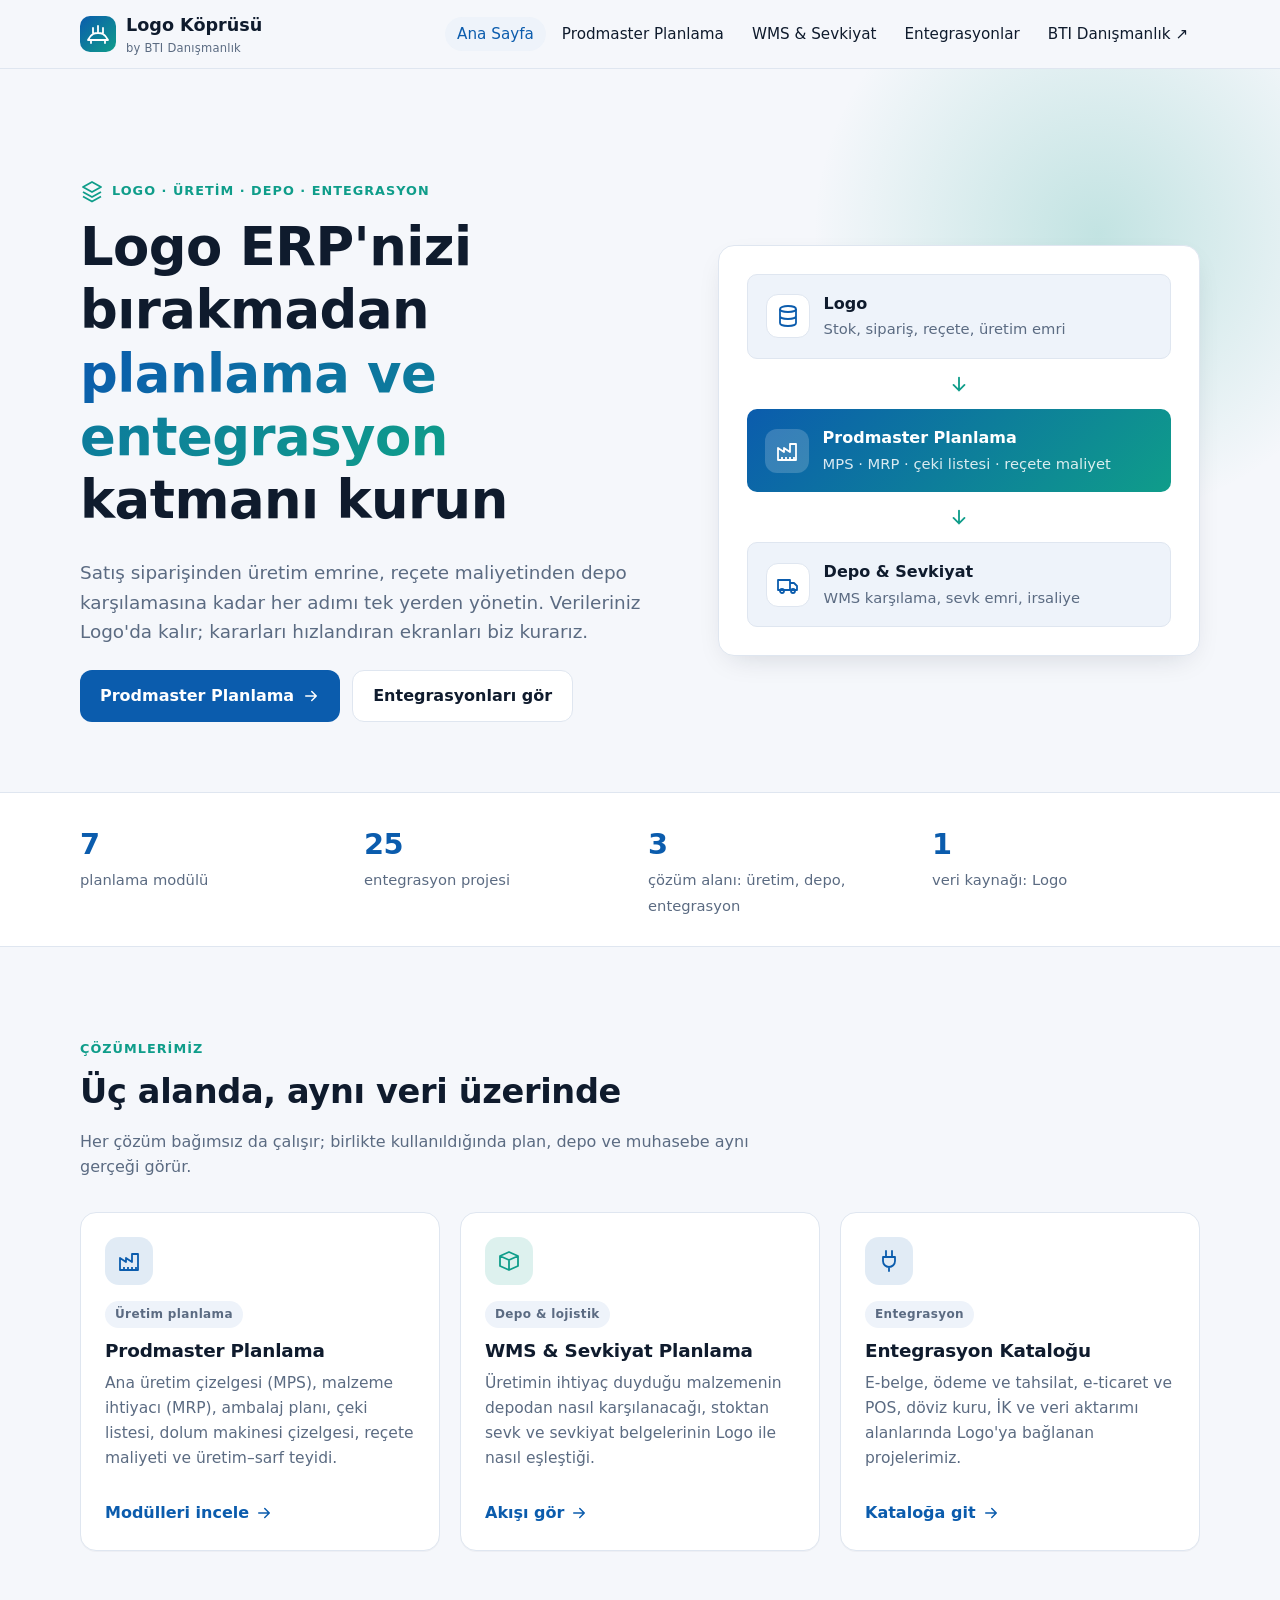
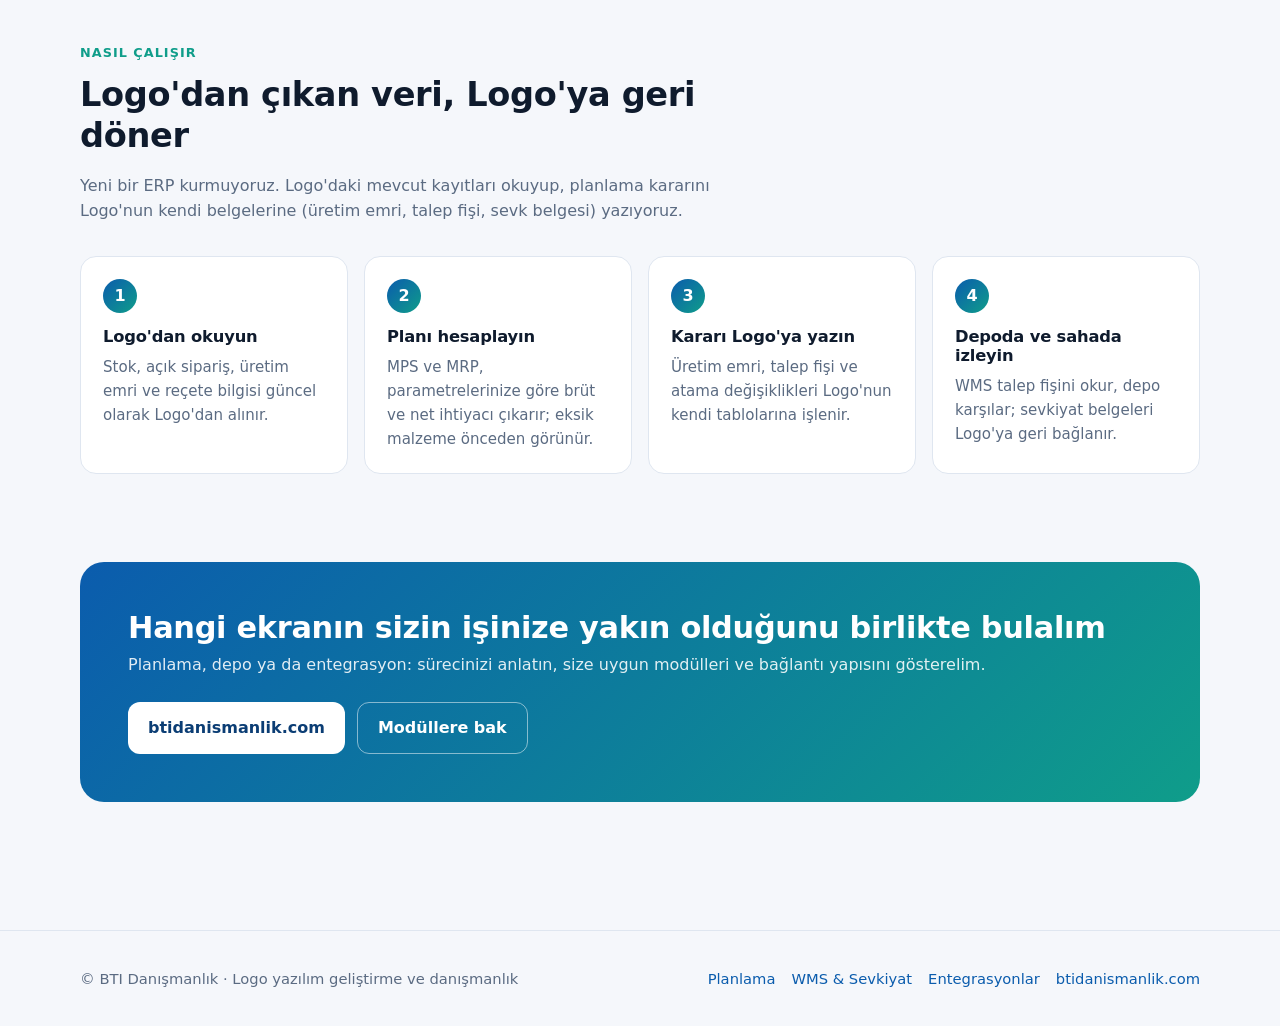
==== index.html @ 82ca5df5 "feat(site): Logo Köprüsü tanıtım sitesi ilk sürüm Prodmaster Planlama, WMS & Sevkiyat ve entegrasyon" ====
<!doctype html>
<html lang="tr">
<head>
  <meta charset="utf-8">
  <meta name="viewport" content="width=device-width, initial-scale=1">
  <title>Logo Köprüsü — Planlama ve Entegrasyon | BTI Danışmanlık</title>
  <meta name="description" content="Logo ERP üzerine kurulan üretim planlama (MPS, MRP, çeki listesi, reçete maliyet), WMS ve sevkiyat çözümleri ile entegrasyon projeleri.">
  <meta name="theme-color" content="#0b5cad">
  <link rel="icon" href="assets/img/favicon.svg" type="image/svg+xml">
  <link rel="stylesheet" href="assets/css/style.css">
  <script src="assets/js/main.js" defer></script>
</head>
<body>
<svg xmlns="http://www.w3.org/2000/svg" style="display:none">
  <symbol id="i-bridge" viewBox="0 0 24 24"><path d="M2 18c3.5-7 7-7 10-7s6.5 0 10 7M2 18h20M7 11V6M12 11V4M17 11V6M5 18v3M19 18v3" fill="none" stroke="currentColor" stroke-width="1.8" stroke-linecap="round"/></symbol>
  <symbol id="i-factory" viewBox="0 0 24 24"><path d="M3 21V9l6 4V9l6 4V5h6v16z" fill="none" stroke="currentColor" stroke-width="1.8" stroke-linejoin="round"/><path d="M7 21v-3M11 21v-3M15 21v-3M19 21v-3" stroke="currentColor" stroke-width="1.8"/></symbol>
  <symbol id="i-truck" viewBox="0 0 24 24"><path d="M2 7h12v10H2zM14 10h4l3 3v4h-7z" fill="none" stroke="currentColor" stroke-width="1.8" stroke-linejoin="round"/><circle cx="6" cy="18" r="2" fill="none" stroke="currentColor" stroke-width="1.8"/><circle cx="17" cy="18" r="2" fill="none" stroke="currentColor" stroke-width="1.8"/></symbol>
  <symbol id="i-box" viewBox="0 0 24 24"><path d="M3 7l9-4 9 4v10l-9 4-9-4z M3 7l9 4 9-4 M12 11v10" fill="none" stroke="currentColor" stroke-width="1.8" stroke-linejoin="round"/></symbol>
  <symbol id="i-layers" viewBox="0 0 24 24"><path d="M12 3l9 5-9 5-9-5zM3 13l9 5 9-5M3 17.5l9 5 9-5" fill="none" stroke="currentColor" stroke-width="1.8" stroke-linejoin="round"/></symbol>
  <symbol id="i-calendar" viewBox="0 0 24 24"><rect x="3" y="5" width="18" height="16" rx="2" fill="none" stroke="currentColor" stroke-width="1.8"/><path d="M3 10h18M8 3v4M16 3v4" stroke="currentColor" stroke-width="1.8" stroke-linecap="round"/></symbol>
  <symbol id="i-check" viewBox="0 0 24 24"><path d="M5 12.5l4.5 4.5L19 7" fill="none" stroke="currentColor" stroke-width="2" stroke-linecap="round" stroke-linejoin="round"/></symbol>
  <symbol id="i-link" viewBox="0 0 24 24"><path d="M10 13a5 5 0 0 0 7 0l3-3a5 5 0 0 0-7-7l-1 1M14 11a5 5 0 0 0-7 0l-3 3a5 5 0 0 0 7 7l1-1" fill="none" stroke="currentColor" stroke-width="1.8" stroke-linecap="round"/></symbol>
  <symbol id="i-cog" viewBox="0 0 24 24"><circle cx="12" cy="12" r="3" fill="none" stroke="currentColor" stroke-width="1.8"/><path d="M12 2v3M12 19v3M2 12h3M19 12h3M4.9 4.9l2.1 2.1M17 17l2.1 2.1M4.9 19.1L7 17M17 7l2.1-2.1" stroke="currentColor" stroke-width="1.8" stroke-linecap="round"/></symbol>
  <symbol id="i-db" viewBox="0 0 24 24"><ellipse cx="12" cy="5" rx="8" ry="3" fill="none" stroke="currentColor" stroke-width="1.8"/><path d="M4 5v14c0 1.7 3.6 3 8 3s8-1.3 8-3V5M4 12c0 1.7 3.6 3 8 3s8-1.3 8-3" fill="none" stroke="currentColor" stroke-width="1.8"/></symbol>
  <symbol id="i-search" viewBox="0 0 24 24"><circle cx="11" cy="11" r="7" fill="none" stroke="currentColor" stroke-width="1.8"/><path d="M21 21l-5-5" stroke="currentColor" stroke-width="1.8" stroke-linecap="round"/></symbol>
  <symbol id="i-arrow" viewBox="0 0 24 24"><path d="M5 12h14M13 6l6 6-6 6" fill="none" stroke="currentColor" stroke-width="2" stroke-linecap="round" stroke-linejoin="round"/></symbol>
  <symbol id="i-barcode" viewBox="0 0 24 24"><path d="M4 6v12M8 6v12M11 6v12M15 6v12M18 6v12M20 6v12" stroke="currentColor" stroke-width="1.8" stroke-linecap="round"/></symbol>
  <symbol id="i-chart" viewBox="0 0 24 24"><path d="M4 20V10M10 20V4M16 20v-7M22 20H2" fill="none" stroke="currentColor" stroke-width="1.8" stroke-linecap="round"/></symbol>
  <symbol id="i-receipt" viewBox="0 0 24 24"><path d="M6 2h12v20l-3-2-3 2-3-2-3 2zM9 8h6M9 12h6" fill="none" stroke="currentColor" stroke-width="1.8" stroke-linejoin="round"/></symbol>
  <symbol id="i-plug" viewBox="0 0 24 24"><path d="M9 2v6M15 2v6M6 8h12v4a6 6 0 0 1-12 0zM12 18v4" fill="none" stroke="currentColor" stroke-width="1.8" stroke-linecap="round" stroke-linejoin="round"/></symbol>
  <symbol id="i-cart" viewBox="0 0 24 24"><circle cx="9" cy="21" r="1.2" fill="none" stroke="currentColor" stroke-width="1.8"/><circle cx="19" cy="21" r="1.2" fill="none" stroke="currentColor" stroke-width="1.8"/><path d="M2 3h3l2.7 12.4a2 2 0 0 0 2 1.6h9.6a2 2 0 0 0 2-1.6L23 7H6" fill="none" stroke="currentColor" stroke-width="1.8" stroke-linejoin="round"/></symbol>
  <symbol id="i-card" viewBox="0 0 24 24"><rect x="2" y="5" width="20" height="14" rx="2" fill="none" stroke="currentColor" stroke-width="1.8"/><path d="M2 10h20M6 15h4" stroke="currentColor" stroke-width="1.8" stroke-linecap="round"/></symbol>
  <symbol id="i-doc" viewBox="0 0 24 24"><path d="M14 2H6a2 2 0 0 0-2 2v16a2 2 0 0 0 2 2h12a2 2 0 0 0 2-2V8zM14 2v6h6M8 13h8M8 17h5" fill="none" stroke="currentColor" stroke-width="1.8" stroke-linejoin="round" stroke-linecap="round"/></symbol>
  <symbol id="i-users" viewBox="0 0 24 24"><circle cx="9" cy="8" r="4" fill="none" stroke="currentColor" stroke-width="1.8"/><path d="M2 21a7 7 0 0 1 14 0M16 3a4 4 0 0 1 0 8M22 21a7 7 0 0 0-5-6.7" fill="none" stroke="currentColor" stroke-width="1.8" stroke-linecap="round"/></symbol>
  <symbol id="i-shield" viewBox="0 0 24 24"><path d="M12 2l8 3v6c0 5-3.5 9-8 11-4.5-2-8-6-8-11V5z M9 12l2 2 4-4" fill="none" stroke="currentColor" stroke-width="1.8" stroke-linejoin="round" stroke-linecap="round"/></symbol>
  <symbol id="i-flask" viewBox="0 0 24 24"><path d="M9 3h6M10 3v6l-5 9a2 2 0 0 0 2 3h10a2 2 0 0 0 2-3l-5-9V3" fill="none" stroke="currentColor" stroke-width="1.8" stroke-linejoin="round" stroke-linecap="round"/></symbol>
  <symbol id="i-coin" viewBox="0 0 24 24"><circle cx="12" cy="12" r="9" fill="none" stroke="currentColor" stroke-width="1.8"/><path d="M15 9.5c-.5-1-1.6-1.5-3-1.5-1.7 0-3 .9-3 2.2 0 3 6 1.6 6 4.3 0 1.3-1.3 2.2-3 2.2-1.5 0-2.6-.6-3-1.6M12 6v2M12 16v2" fill="none" stroke="currentColor" stroke-width="1.8" stroke-linecap="round"/></symbol>
  <symbol id="i-clock" viewBox="0 0 24 24"><circle cx="12" cy="12" r="9" fill="none" stroke="currentColor" stroke-width="1.8"/><path d="M12 7v5l3 2" fill="none" stroke="currentColor" stroke-width="1.8" stroke-linecap="round"/></symbol>
  <symbol id="i-sign" viewBox="0 0 24 24"><path d="M14 2H6a2 2 0 0 0-2 2v16a2 2 0 0 0 2 2h12a2 2 0 0 0 2-2V8zM14 2v6h6M9 15l2 2 4-4" fill="none" stroke="currentColor" stroke-width="1.8" stroke-linejoin="round" stroke-linecap="round"/></symbol>
  <symbol id="i-globe" viewBox="0 0 24 24"><circle cx="12" cy="12" r="9" fill="none" stroke="currentColor" stroke-width="1.8"/><path d="M3 12h18M12 3a14 14 0 0 1 0 18 14 14 0 0 1 0-18" fill="none" stroke="currentColor" stroke-width="1.8"/></symbol>
  <symbol id="i-mail" viewBox="0 0 24 24"><rect x="2" y="4" width="20" height="16" rx="2" fill="none" stroke="currentColor" stroke-width="1.8"/><path d="M2 6l10 7 10-7" fill="none" stroke="currentColor" stroke-width="1.8" stroke-linejoin="round"/></symbol>
</svg>
  <a class="skip" href="#icerik">İçeriğe geç</a>

  <header class="site-header">
    <div class="wrap nav">
      <a class="brand" href="index.html" aria-label="Logo Köprüsü ana sayfa">
        <span class="brand-mark"><svg class="icon" aria-hidden="true"><use href="#i-bridge"/></svg></span>
        <span>Logo Köprüsü<small>by BTI Danışmanlık</small></span>
      </a>
      <button class="menu-toggle" type="button" aria-expanded="false" aria-controls="site-menu">Menü</button>
      <ul class="menu" id="site-menu">
        <li><a href="index.html" aria-current="page">Ana Sayfa</a></li>
        <li><a href="planlama.html">Prodmaster Planlama</a></li>
        <li><a href="wms-sevkiyat.html">WMS &amp; Sevkiyat</a></li>
        <li><a href="entegrasyonlar.html">Entegrasyonlar</a></li>
        <li><a href="https://www.btidanismanlik.com/" rel="noopener">BTI Danışmanlık ↗</a></li>
      </ul>
    </div>
  </header>

  <main id="icerik">
    <!-- Kahraman -->
    <section class="hero">
      <div class="wrap hero-grid">
        <div>
          <p class="eyebrow"><svg class="icon" aria-hidden="true" width="16" height="16"><use href="#i-layers"/></svg> Logo · Üretim · Depo · Entegrasyon</p>
          <h1>Logo ERP'nizi bırakmadan <span style="background:var(--grad);-webkit-background-clip:text;background-clip:text;color:transparent">planlama ve entegrasyon</span> katmanı kurun</h1>
          <p class="lead">Satış siparişinden üretim emrine, reçete maliyetinden depo karşılamasına kadar her adımı tek yerden yönetin. Verileriniz Logo'da kalır; kararları hızlandıran ekranları biz kurarız.</p>
          <div class="btn-row">
            <a class="btn" href="planlama.html">Prodmaster Planlama <svg class="icon" aria-hidden="true"><use href="#i-arrow"/></svg></a>
            <a class="btn btn-ghost" href="entegrasyonlar.html">Entegrasyonları gör</a>
          </div>
        </div>

        <!-- Köprü diyagramı -->
        <figure class="bridge" aria-label="Logo, planlama, depo ve sevkiyat arasındaki veri akışı">
          <div class="bridge-node">
            <span class="icon-wrap"><svg class="icon" aria-hidden="true"><use href="#i-db"/></svg></span>
            <div><strong>Logo</strong><span>Stok, sipariş, reçete, üretim emri</span></div>
          </div>
          <div class="bridge-arrow" aria-hidden="true"><svg class="icon"><use href="#i-arrow"/></svg></div>
          <div class="bridge-node is-core">
            <span class="icon-wrap"><svg class="icon" aria-hidden="true"><use href="#i-factory"/></svg></span>
            <div><strong>Prodmaster Planlama</strong><span>MPS · MRP · çeki listesi · reçete maliyet</span></div>
          </div>
          <div class="bridge-arrow" aria-hidden="true"><svg class="icon"><use href="#i-arrow"/></svg></div>
          <div class="bridge-node">
            <span class="icon-wrap"><svg class="icon" aria-hidden="true"><use href="#i-truck"/></svg></span>
            <div><strong>Depo &amp; Sevkiyat</strong><span>WMS karşılama, sevk emri, irsaliye</span></div>
          </div>
        </figure>
      </div>
    </section>

    <!-- Rakamlar -->
    <div class="stats" aria-label="Özet">
      <div class="wrap">
        <div class="stat"><strong>7</strong><span>planlama modülü</span></div>
        <div class="stat"><strong data-integration-count>25</strong><span>entegrasyon projesi</span></div>
        <div class="stat"><strong>3</strong><span>çözüm alanı: üretim, depo, entegrasyon</span></div>
        <div class="stat"><strong>1</strong><span>veri kaynağı: Logo</span></div>
      </div>
    </div>

    <!-- Çözümler -->
    <section>
      <div class="wrap">
        <div class="section-head">
          <p class="eyebrow">Çözümlerimiz</p>
          <h2>Üç alanda, aynı veri üzerinde</h2>
          <p class="muted">Her çözüm bağımsız da çalışır; birlikte kullanıldığında plan, depo ve muhasebe aynı gerçeği görür.</p>
        </div>
        <div class="grid grid-3">
          <a class="card" href="planlama.html">
            <span class="card-icon"><svg class="icon" aria-hidden="true"><use href="#i-factory"/></svg></span>
            <span class="tag">Üretim planlama</span>
            <h3>Prodmaster Planlama</h3>
            <p>Ana üretim çizelgesi (MPS), malzeme ihtiyacı (MRP), ambalaj planı, çeki listesi, dolum makinesi çizelgesi, reçete maliyeti ve üretim–sarf teyidi.</p>
            <span class="more">Modülleri incele <svg class="icon" aria-hidden="true"><use href="#i-arrow"/></svg></span>
          </a>
          <a class="card" href="wms-sevkiyat.html">
            <span class="card-icon teal"><svg class="icon" aria-hidden="true"><use href="#i-box"/></svg></span>
            <span class="tag">Depo &amp; lojistik</span>
            <h3>WMS &amp; Sevkiyat Planlama</h3>
            <p>Üretimin ihtiyaç duyduğu malzemenin depodan nasıl karşılanacağı, stoktan sevk ve sevkiyat belgelerinin Logo ile nasıl eşleştiği.</p>
            <span class="more">Akışı gör <svg class="icon" aria-hidden="true"><use href="#i-arrow"/></svg></span>
          </a>
          <a class="card" href="entegrasyonlar.html">
            <span class="card-icon"><svg class="icon" aria-hidden="true"><use href="#i-plug"/></svg></span>
            <span class="tag">Entegrasyon</span>
            <h3>Entegrasyon Kataloğu</h3>
            <p>E-belge, ödeme ve tahsilat, e-ticaret ve POS, döviz kuru, İK ve veri aktarımı alanlarında Logo'ya bağlanan projelerimiz.</p>
            <span class="more">Kataloğa git <svg class="icon" aria-hidden="true"><use href="#i-arrow"/></svg></span>
          </a>
        </div>
      </div>
    </section>

    <!-- Nasıl çalışır -->
    <section style="padding-top:0">
      <div class="wrap">
        <div class="section-head">
          <p class="eyebrow">Nasıl çalışır</p>
          <h2>Logo'dan çıkan veri, Logo'ya geri döner</h2>
          <p class="muted">Yeni bir ERP kurmuyoruz. Logo'daki mevcut kayıtları okuyup, planlama kararını Logo'nun kendi belgelerine (üretim emri, talep fişi, sevk belgesi) yazıyoruz.</p>
        </div>
        <ol class="steps">
          <li>
            <h3>Logo'dan okuyun</h3>
            <p>Stok, açık sipariş, üretim emri ve reçete bilgisi güncel olarak Logo'dan alınır.</p>
          </li>
          <li>
            <h3>Planı hesaplayın</h3>
            <p>MPS ve MRP, parametrelerinize göre brüt ve net ihtiyacı çıkarır; eksik malzeme önceden görünür.</p>
          </li>
          <li>
            <h3>Kararı Logo'ya yazın</h3>
            <p>Üretim emri, talep fişi ve atama değişiklikleri Logo'nun kendi tablolarına işlenir.</p>
          </li>
          <li>
            <h3>Depoda ve sahada izleyin</h3>
            <p>WMS talep fişini okur, depo karşılar; sevkiyat belgeleri Logo'ya geri bağlanır.</p>
          </li>
        </ol>
      </div>
    </section>

    <!-- CTA -->
    <section style="padding-top:0">
      <div class="wrap">
        <div class="cta">
          <div>
            <h2>Hangi ekranın sizin işinize yakın olduğunu birlikte bulalım</h2>
            <p>Planlama, depo ya da entegrasyon: sürecinizi anlatın, size uygun modülleri ve bağlantı yapısını gösterelim.</p>
          </div>
          <div class="btn-row" style="margin:0">
            <a class="btn" href="https://www.btidanismanlik.com/" rel="noopener">btidanismanlik.com</a>
            <a class="btn btn-ghost" href="planlama.html">Modüllere bak</a>
          </div>
        </div>
      </div>
    </section>
  </main>

  <footer class="site-footer">
    <div class="wrap">
      <span>© BTI Danışmanlık · Logo yazılım geliştirme ve danışmanlık</span>
      <nav aria-label="Alt bağlantılar">
        <a href="planlama.html">Planlama</a>
        <a href="wms-sevkiyat.html">WMS &amp; Sevkiyat</a>
        <a href="entegrasyonlar.html">Entegrasyonlar</a>
        <a href="https://www.btidanismanlik.com/" rel="noopener">btidanismanlik.com</a>
      </nav>
    </div>
  </footer>
</body>
</html>
---- assets/css/style.css ----
/* Logo Köprüsü — ortak stil */
:root {
  --bg: #f5f7fb;
  --surface: #ffffff;
  --surface-2: #eef3fa;
  --text: #0f1b2d;
  --muted: #5b6b82;
  --primary: #0b5cad;
  --primary-ink: #ffffff;
  --accent: #0f9d8a;
  --warn: #dc2626;
  --warn-soft: #fee2e2;
  --ok-soft: #dcfce7;
  --border: #dfe6f0;
  --shadow: 0 10px 30px -12px rgba(15, 27, 45, .18);
  --radius: 16px;
  --radius-sm: 10px;
  --grad: linear-gradient(135deg, #0b5cad 0%, #0f9d8a 100%);
  color-scheme: light;
}

@media (prefers-color-scheme: dark) {
  :root:not([data-theme="light"]) {
    --bg: #0b1220;
    --surface: #111b2e;
    --surface-2: #17243b;
    --text: #e7eef9;
    --muted: #9fb0c7;
    --primary: #5aa9ff;
    --primary-ink: #0b1220;
    --accent: #2dd4bf;
    --warn: #f87171;
    --warn-soft: #3b1518;
    --ok-soft: #0f2e22;
    --border: #22314d;
    --shadow: 0 10px 30px -12px rgba(0, 0, 0, .6);
    --grad: linear-gradient(135deg, #5aa9ff 0%, #2dd4bf 100%);
    color-scheme: dark;
  }
}

:root[data-theme="dark"] {
  --bg: #0b1220;
  --surface: #111b2e;
  --surface-2: #17243b;
  --text: #e7eef9;
  --muted: #9fb0c7;
  --primary: #5aa9ff;
  --primary-ink: #0b1220;
  --accent: #2dd4bf;
  --warn: #f87171;
  --warn-soft: #3b1518;
  --ok-soft: #0f2e22;
  --border: #22314d;
  --shadow: 0 10px 30px -12px rgba(0, 0, 0, .6);
  --grad: linear-gradient(135deg, #5aa9ff 0%, #2dd4bf 100%);
  color-scheme: dark;
}

* { box-sizing: border-box; }
figure { margin: 0; }
html { scroll-behavior: smooth; scroll-padding-top: 88px; }
body {
  margin: 0;
  background: var(--bg);
  color: var(--text);
  font: 16px/1.6 system-ui, -apple-system, "Segoe UI", Roboto, "Helvetica Neue", Arial, sans-serif;
  -webkit-font-smoothing: antialiased;
}
img { max-width: 100%; display: block; }
a { color: var(--primary); text-decoration: none; }
a:hover { text-decoration: underline; }
h1, h2, h3 { line-height: 1.2; margin: 0 0 .5em; letter-spacing: -.01em; }
h1 { font-size: clamp(2rem, 5vw, 3.3rem); }
h2 { font-size: clamp(1.5rem, 3.4vw, 2.1rem); }
h3 { font-size: 1.15rem; }
p { margin: 0 0 1em; }
.icon { width: 24px; height: 24px; flex: none; }
.muted { color: var(--muted); }
:focus-visible { outline: 3px solid var(--accent); outline-offset: 3px; border-radius: 6px; }
.skip {
  position: absolute; left: -9999px; top: 8px; background: var(--surface); padding: 8px 12px; border-radius: 8px; z-index: 100;
}
.skip:focus { left: 8px; }

.wrap { width: min(1120px, 100% - 32px); margin-inline: auto; }
section { padding: clamp(48px, 7vw, 88px) 0; }
.section-head { max-width: 680px; margin-bottom: 32px; }
.eyebrow {
  display: inline-flex; align-items: center; gap: 8px;
  font-size: .8rem; font-weight: 700; letter-spacing: .08em; text-transform: uppercase;
  color: var(--accent); margin-bottom: 12px;
}

/* Başlık / gezinme */
.site-header {
  position: sticky; top: 0; z-index: 50;
  background: color-mix(in srgb, var(--bg) 85%, transparent);
  backdrop-filter: saturate(1.4) blur(10px);
  border-bottom: 1px solid var(--border);
}
.nav { display: flex; align-items: center; justify-content: space-between; gap: 16px; height: 68px; }
.brand { display: inline-flex; align-items: center; gap: 10px; color: var(--text); font-weight: 800; font-size: 1.1rem; }
.brand:hover { text-decoration: none; }
.brand-mark {
  width: 36px; height: 36px; border-radius: 10px; display: grid; place-items: center;
  background: var(--grad); color: #fff;
}
.brand small { display: block; font-weight: 500; font-size: .72rem; color: var(--muted); letter-spacing: .02em; }
.menu { display: flex; align-items: center; gap: 4px; list-style: none; margin: 0; padding: 0; }
.menu a {
  color: var(--text); padding: 8px 12px; border-radius: 999px; font-weight: 500; font-size: .95rem;
}
.menu a:hover { background: var(--surface-2); text-decoration: none; }
.menu a[aria-current="page"] { background: var(--surface-2); color: var(--primary); }
.menu-toggle {
  display: none; background: var(--surface); border: 1px solid var(--border); color: var(--text);
  border-radius: 10px; padding: 8px 12px; font: inherit; cursor: pointer;
}

/* Butonlar */
.btn {
  display: inline-flex; align-items: center; gap: 8px; border: 0; cursor: pointer;
  padding: 12px 20px; border-radius: 12px; font: inherit; font-weight: 600;
  background: var(--primary); color: var(--primary-ink); transition: transform .15s ease, box-shadow .15s ease;
}
.btn:hover { text-decoration: none; transform: translateY(-1px); box-shadow: var(--shadow); }
.btn-ghost { background: var(--surface); color: var(--text); border: 1px solid var(--border); }
.btn .icon { width: 18px; height: 18px; }
.btn-row { display: flex; flex-wrap: wrap; gap: 12px; margin-top: 24px; }

/* Kahraman alanı */
.hero { padding: clamp(56px, 9vw, 110px) 0 clamp(40px, 6vw, 70px); position: relative; overflow: hidden; }
.hero::before {
  content: ""; position: absolute; inset: -20% -10% auto auto; width: 620px; height: 620px; border-radius: 50%;
  background: radial-gradient(circle, color-mix(in srgb, var(--accent) 22%, transparent), transparent 65%);
  pointer-events: none;
}
.hero-grid { display: grid; grid-template-columns: 1.1fr .9fr; gap: 48px; align-items: center; position: relative; }
.hero .lead { font-size: 1.15rem; color: var(--muted); max-width: 56ch; }
.hero-page { padding: clamp(44px, 7vw, 80px) 0 clamp(28px, 4vw, 48px); }
.hero-page .lead { font-size: 1.1rem; color: var(--muted); max-width: 70ch; margin-bottom: 0; }

/* Köprü diyagramı */
.bridge {
  background: var(--surface); border: 1px solid var(--border); border-radius: var(--radius);
  box-shadow: var(--shadow); padding: 28px; display: grid; gap: 14px;
}
.bridge-node {
  display: flex; align-items: center; gap: 14px; padding: 16px 18px; border-radius: var(--radius-sm);
  background: var(--surface-2); border: 1px solid var(--border);
}
.bridge-node .icon-wrap {
  width: 44px; height: 44px; border-radius: 12px; display: grid; place-items: center;
  background: var(--surface); color: var(--primary); border: 1px solid var(--border); flex: none;
}
.bridge-node strong { display: block; }
.bridge-node span { color: var(--muted); font-size: .92rem; }
.bridge-node.is-core { background: var(--grad); color: #fff; border: 0; }
.bridge-node.is-core span { color: rgba(255, 255, 255, .85); }
.bridge-node.is-core .icon-wrap { background: rgba(255, 255, 255, .18); color: #fff; border: 0; }
.bridge-arrow { display: flex; justify-content: center; color: var(--accent); }
.bridge-arrow .icon { transform: rotate(90deg); width: 22px; height: 22px; }

/* Kartlar */
.grid { display: grid; gap: 20px; }
.grid-3 { grid-template-columns: repeat(3, 1fr); }
.grid-2 { grid-template-columns: repeat(2, 1fr); }
.card {
  background: var(--surface); border: 1px solid var(--border); border-radius: var(--radius);
  padding: 24px; box-shadow: 0 1px 0 rgba(15, 27, 45, .03); transition: transform .18s ease, box-shadow .18s ease, border-color .18s;
  display: flex; flex-direction: column; color: inherit;
}
a.card:hover { transform: translateY(-3px); box-shadow: var(--shadow); border-color: color-mix(in srgb, var(--primary) 35%, var(--border)); text-decoration: none; }
.card p { color: var(--muted); font-size: .97rem; }
.card-icon {
  width: 48px; height: 48px; border-radius: 14px; display: grid; place-items: center; margin-bottom: 16px;
  background: color-mix(in srgb, var(--primary) 12%, transparent); color: var(--primary);
}
.card-icon.teal { background: color-mix(in srgb, var(--accent) 14%, transparent); color: var(--accent); }
.card .more { margin-top: auto; padding-top: 14px; font-weight: 600; color: var(--primary); display: inline-flex; gap: 6px; align-items: center; }
.card .more .icon { width: 18px; height: 18px; }
.tag {
  display: inline-block; font-size: .75rem; font-weight: 700; letter-spacing: .03em; padding: 4px 10px; border-radius: 999px;
  background: var(--surface-2); color: var(--muted); margin-bottom: 12px; align-self: flex-start;
}

/* İstatistik şeridi */
.stats { border-block: 1px solid var(--border); background: var(--surface); }
.stats .wrap { display: grid; grid-template-columns: repeat(4, 1fr); gap: 16px; padding: 28px 0; }
.stat strong { display: block; font-size: 1.8rem; letter-spacing: -.02em; color: var(--primary); }
.stat span { color: var(--muted); font-size: .92rem; }

/* Adımlar */
.steps { counter-reset: step; display: grid; gap: 16px; grid-template-columns: repeat(4, 1fr); list-style: none; padding: 0; margin: 0; }
.steps li {
  counter-increment: step; background: var(--surface); border: 1px solid var(--border); border-radius: var(--radius); padding: 22px;
  position: relative;
}
.steps li::before {
  content: counter(step); display: grid; place-items: center; width: 34px; height: 34px; border-radius: 50%;
  background: var(--grad); color: #fff; font-weight: 800; margin-bottom: 14px;
}
.steps li h3 { font-size: 1.02rem; }
.steps li p { color: var(--muted); font-size: .94rem; margin: 0; }

/* Çağrı kutusu */
.cta {
  background: var(--grad); color: #fff; border-radius: 24px; padding: clamp(28px, 5vw, 48px);
  display: flex; align-items: center; justify-content: space-between; gap: 24px; flex-wrap: wrap;
}
.cta h2 { color: #fff; margin: 0 0 6px; font-size: clamp(1.4rem, 3vw, 1.9rem); }
.cta p { margin: 0; color: rgba(255, 255, 255, .88); }
.cta .btn { background: #fff; color: #0b3d74; }
.cta .btn-ghost { background: transparent; color: #fff; border-color: rgba(255, 255, 255, .5); }

/* Modül bölümleri (planlama) */
.chips { display: flex; gap: 8px; flex-wrap: wrap; margin: 0; padding: 0; list-style: none; }
.chips a, .chip {
  display: inline-flex; align-items: center; gap: 6px; padding: 8px 14px; border-radius: 999px;
  border: 1px solid var(--border); background: var(--surface); color: var(--text); font-size: .92rem; font-weight: 500; cursor: pointer; font: inherit;
}
.chips a:hover, .chip:hover { text-decoration: none; border-color: var(--primary); }
.chip[aria-pressed="true"], .chip.is-active { background: var(--primary); color: var(--primary-ink); border-color: var(--primary); }
.sticky-chips {
  position: sticky; top: 68px; z-index: 40; background: color-mix(in srgb, var(--bg) 92%, transparent);
  backdrop-filter: blur(8px); border-bottom: 1px solid var(--border); padding: 12px 0;
}
.sticky-chips .chips { flex-wrap: nowrap; overflow-x: auto; scrollbar-width: thin; padding-bottom: 2px; }
.sticky-chips .chips a { white-space: nowrap; }

.module { border-bottom: 1px solid var(--border); }
.module:last-of-type { border-bottom: 0; }
.module-grid { display: grid; grid-template-columns: .9fr 1.1fr; gap: 40px; align-items: start; }
.module h2 { display: flex; align-items: center; gap: 12px; }
.module h2 .card-icon { margin: 0; width: 44px; height: 44px; }
.module .lead { font-size: 1.05rem; color: var(--muted); }
.feature-list { list-style: none; padding: 0; margin: 20px 0 0; display: grid; gap: 10px; }
.feature-list li { display: flex; gap: 10px; align-items: flex-start; }
.feature-list .icon { color: var(--accent); margin-top: 3px; width: 20px; height: 20px; }
.feature-list strong { font-weight: 600; }

/* Örnek ekran (maket) */
.mock {
  background: var(--surface); border: 1px solid var(--border); border-radius: var(--radius); box-shadow: var(--shadow);
  overflow: hidden; min-width: 0;
}
.mock-bar {
  display: flex; align-items: center; gap: 8px; padding: 10px 14px; background: var(--surface-2); border-bottom: 1px solid var(--border);
  font-size: .85rem; color: var(--muted); flex-wrap: wrap;
}
.mock-bar .dots { display: inline-flex; gap: 5px; margin-right: 6px; }
.mock-bar .dots i { width: 9px; height: 9px; border-radius: 50%; background: var(--border); display: block; }
.mock-bar .title { font-weight: 700; color: var(--text); margin-right: auto; }
.mock-toolbar { display: flex; gap: 8px; flex-wrap: wrap; align-items: center; padding: 12px 14px; border-bottom: 1px solid var(--border); }
.field {
  display: inline-flex; align-items: center; gap: 6px; background: var(--bg); border: 1px solid var(--border);
  border-radius: 8px; padding: 6px 10px; font-size: .85rem; color: var(--text);
}
.field small { color: var(--muted); }
.mini-btn {
  border: 1px solid var(--border); background: var(--surface); color: var(--text); border-radius: 8px; padding: 6px 10px;
  font: inherit; font-size: .85rem; cursor: default;
}
.mini-btn.primary { background: var(--primary); color: var(--primary-ink); border-color: transparent; }
.mock-scroll { overflow-x: auto; }
table.mock-table { width: 100%; border-collapse: collapse; font-size: .82rem; min-width: 560px; }
table.mock-table th, table.mock-table td { padding: 7px 10px; border-bottom: 1px solid var(--border); text-align: right; white-space: nowrap; }
table.mock-table th { background: var(--surface-2); color: var(--muted); font-weight: 600; position: sticky; top: 0; }
table.mock-table th:first-child, table.mock-table td:first-child { text-align: left; }
table.mock-table td.num { font-variant-numeric: tabular-nums; }
table.mock-table td.hot { background: var(--warn-soft); color: var(--warn); font-weight: 700; }
table.mock-table tr.is-selected td { background: color-mix(in srgb, var(--primary) 9%, transparent); }
table.mock-table input[type="checkbox"] { accent-color: var(--primary); width: 16px; height: 16px; vertical-align: middle; }
table.mock-table tr.clickable { cursor: pointer; }
table.mock-table tr.clickable:hover td { background: var(--surface-2); }
.mock-foot {
  display: flex; gap: 8px; justify-content: flex-end; flex-wrap: wrap; padding: 10px 14px; border-top: 1px solid var(--border);
  background: var(--surface-2); font-size: .85rem; color: var(--muted); align-items: center;
}
.mock-foot .spacer { margin-right: auto; }
.mock-caption { font-size: .8rem; color: var(--muted); padding: 10px 14px 0; margin: 0; }

/* Üretim çizelgeleme maketi */
.gantt { display: grid; grid-template-columns: 110px repeat(5, 1fr); font-size: .78rem; min-width: 560px; }
.gantt > div { border-bottom: 1px solid var(--border); border-right: 1px solid var(--border); padding: 6px; min-height: 44px; }
.gantt .head { background: var(--surface-2); font-weight: 700; color: var(--muted); }
.gantt .machine { font-weight: 700; color: #fff; display: flex; align-items: center; }
.gantt .m1 { background: #1d6fb8; } .gantt .m2 { background: #7c3aed; } .gantt .m3 { background: #0f766e; } .gantt .m4 { background: #b45309; }
.order {
  background: color-mix(in srgb, var(--primary) 14%, var(--surface)); border-left: 3px solid var(--primary); border-radius: 6px;
  padding: 4px 6px; margin-bottom: 4px; font-size: .74rem; cursor: pointer; line-height: 1.35; color: var(--text);
}
.order.is-live { border-left-color: var(--accent); background: color-mix(in srgb, var(--accent) 14%, var(--surface)); }
.order.is-revised { border-left-color: #f59e0b; }
.order[aria-pressed="true"] { outline: 2px solid var(--primary); }
.order small { color: var(--muted); display: block; }
.detail-box { padding: 12px 14px; border-top: 1px solid var(--border); font-size: .85rem; color: var(--muted); min-height: 46px; }
.detail-box strong { color: var(--text); }

/* Maket: MRP kırmızı hafta vurgusu ve reçete ağacı */
.tree-row td:first-child { padding-left: calc(10px + var(--lvl, 0) * 18px); }
.tree-row.lvl-0 td:first-child { font-weight: 700; }
.kpi { display: grid; grid-template-columns: repeat(3, 1fr); gap: 0; border-bottom: 1px solid var(--border); }
.kpi div { padding: 12px 14px; border-right: 1px solid var(--border); }
.kpi div:last-child { border-right: 0; }
.kpi small { display: block; color: var(--muted); font-size: .75rem; }
.kpi strong { font-size: 1.1rem; font-variant-numeric: tabular-nums; }

/* Akış (ambalaj, teyit, WMS) */
.flow { display: grid; gap: 10px; grid-template-columns: repeat(auto-fit, minmax(150px, 1fr)); align-items: stretch; }
.flow-step {
  background: var(--surface); border: 1px solid var(--border); border-radius: var(--radius-sm); padding: 14px; position: relative;
}
.flow-step .icon { color: var(--primary); margin-bottom: 6px; }
.flow-step strong { display: block; font-size: .95rem; }
.flow-step span { color: var(--muted); font-size: .85rem; }
.flow-step:not(:last-child)::after {
  content: ""; position: absolute; right: -10px; top: 50%; width: 10px; height: 2px; background: var(--accent);
}

/* Fiş kartı (WMS) */
.slip { background: var(--surface); border: 1px dashed color-mix(in srgb, var(--primary) 50%, var(--border)); border-radius: var(--radius-sm); }
.slip-head { padding: 14px 16px; border-bottom: 1px dashed var(--border); display: flex; justify-content: space-between; gap: 12px; flex-wrap: wrap; }
.slip-head strong { font-family: ui-monospace, Consolas, monospace; font-size: .95rem; }
.slip dl { display: grid; grid-template-columns: auto 1fr; gap: 8px 16px; margin: 0; padding: 14px 16px; font-size: .9rem; }
.slip dt { color: var(--muted); }
.slip dd { margin: 0; font-weight: 600; font-variant-numeric: tabular-nums; }
.pill { display: inline-block; padding: 3px 10px; border-radius: 999px; font-size: .75rem; font-weight: 700; background: var(--ok-soft); color: #15803d; }
@media (prefers-color-scheme: dark) { :root:not([data-theme="light"]) .pill { color: #4ade80; } }
:root[data-theme="dark"] .pill { color: #4ade80; }

/* SSS */
details.faq { background: var(--surface); border: 1px solid var(--border); border-radius: var(--radius-sm); padding: 16px 20px; }
details.faq + details.faq { margin-top: 10px; }
details.faq summary { cursor: pointer; font-weight: 600; list-style: none; display: flex; justify-content: space-between; gap: 12px; align-items: center; }
details.faq summary::-webkit-details-marker { display: none; }
details.faq summary::after { content: "+"; font-size: 1.3rem; color: var(--primary); line-height: 1; }
details.faq[open] summary::after { content: "–"; }
details.faq p { color: var(--muted); margin: 12px 0 0; }

/* Entegrasyon kataloğu */
.toolbar { display: flex; gap: 12px; flex-wrap: wrap; align-items: center; justify-content: space-between; margin-bottom: 24px; }
.search {
  display: flex; align-items: center; gap: 10px; background: var(--surface); border: 1px solid var(--border); border-radius: 12px;
  padding: 10px 14px; min-width: min(360px, 100%); color: var(--muted);
}
.search input {
  border: 0; outline: 0; background: transparent; color: var(--text); font: inherit; width: 100%;
}
.filter-chips { display: flex; gap: 8px; flex-wrap: wrap; }
.count { color: var(--muted); font-size: .92rem; margin: 0 0 16px; }
.empty { display: none; padding: 32px; text-align: center; color: var(--muted); border: 1px dashed var(--border); border-radius: var(--radius); }
.empty.is-visible { display: block; }
.card[hidden] { display: none; }

/* Altbilgi */
.site-footer { border-top: 1px solid var(--border); padding: 36px 0; margin-top: 40px; color: var(--muted); font-size: .92rem; }
.site-footer .wrap { display: flex; justify-content: space-between; gap: 16px; flex-wrap: wrap; align-items: center; }
.site-footer nav { display: flex; gap: 16px; flex-wrap: wrap; }

/* Duyarlı tasarım */
@media (max-width: 960px) {
  .hero-grid, .module-grid { grid-template-columns: minmax(0, 1fr); }
  .grid-3 { grid-template-columns: repeat(2, 1fr); }
  .steps { grid-template-columns: repeat(2, 1fr); }
  .stats .wrap { grid-template-columns: repeat(2, 1fr); }
}
@media (max-width: 720px) {
  .menu-toggle { display: inline-flex; align-items: center; gap: 6px; }
  .menu {
    display: none; position: absolute; left: 0; right: 0; top: 68px; flex-direction: column; align-items: stretch;
    background: var(--surface); border-bottom: 1px solid var(--border); padding: 10px 16px 16px; box-shadow: var(--shadow);
  }
  .menu.is-open { display: flex; }
  .menu a { padding: 12px 14px; }
  .nav { position: relative; }
  .grid-3, .grid-2, .steps { grid-template-columns: minmax(0, 1fr); }
  .kpi { grid-template-columns: 1fr; }
  .kpi div { border-right: 0; border-bottom: 1px solid var(--border); }
  .flow-step:not(:last-child)::after { display: none; }
  .sticky-chips { top: 68px; }
  .brand small { display: none; }
  .wrap { width: calc(100% - 32px); }
}
@media (prefers-reduced-motion: reduce) {
  html { scroll-behavior: auto; }
  * { transition: none !important; animation: none !important; }
}

/* Taşma koruması: grid çocukları dar ekranda genişlemesin */
.hero-grid > *, .module-grid > *, .grid > * { min-width: 0; }
.bridge, .hero h1, .hero .lead { overflow-wrap: break-word; }
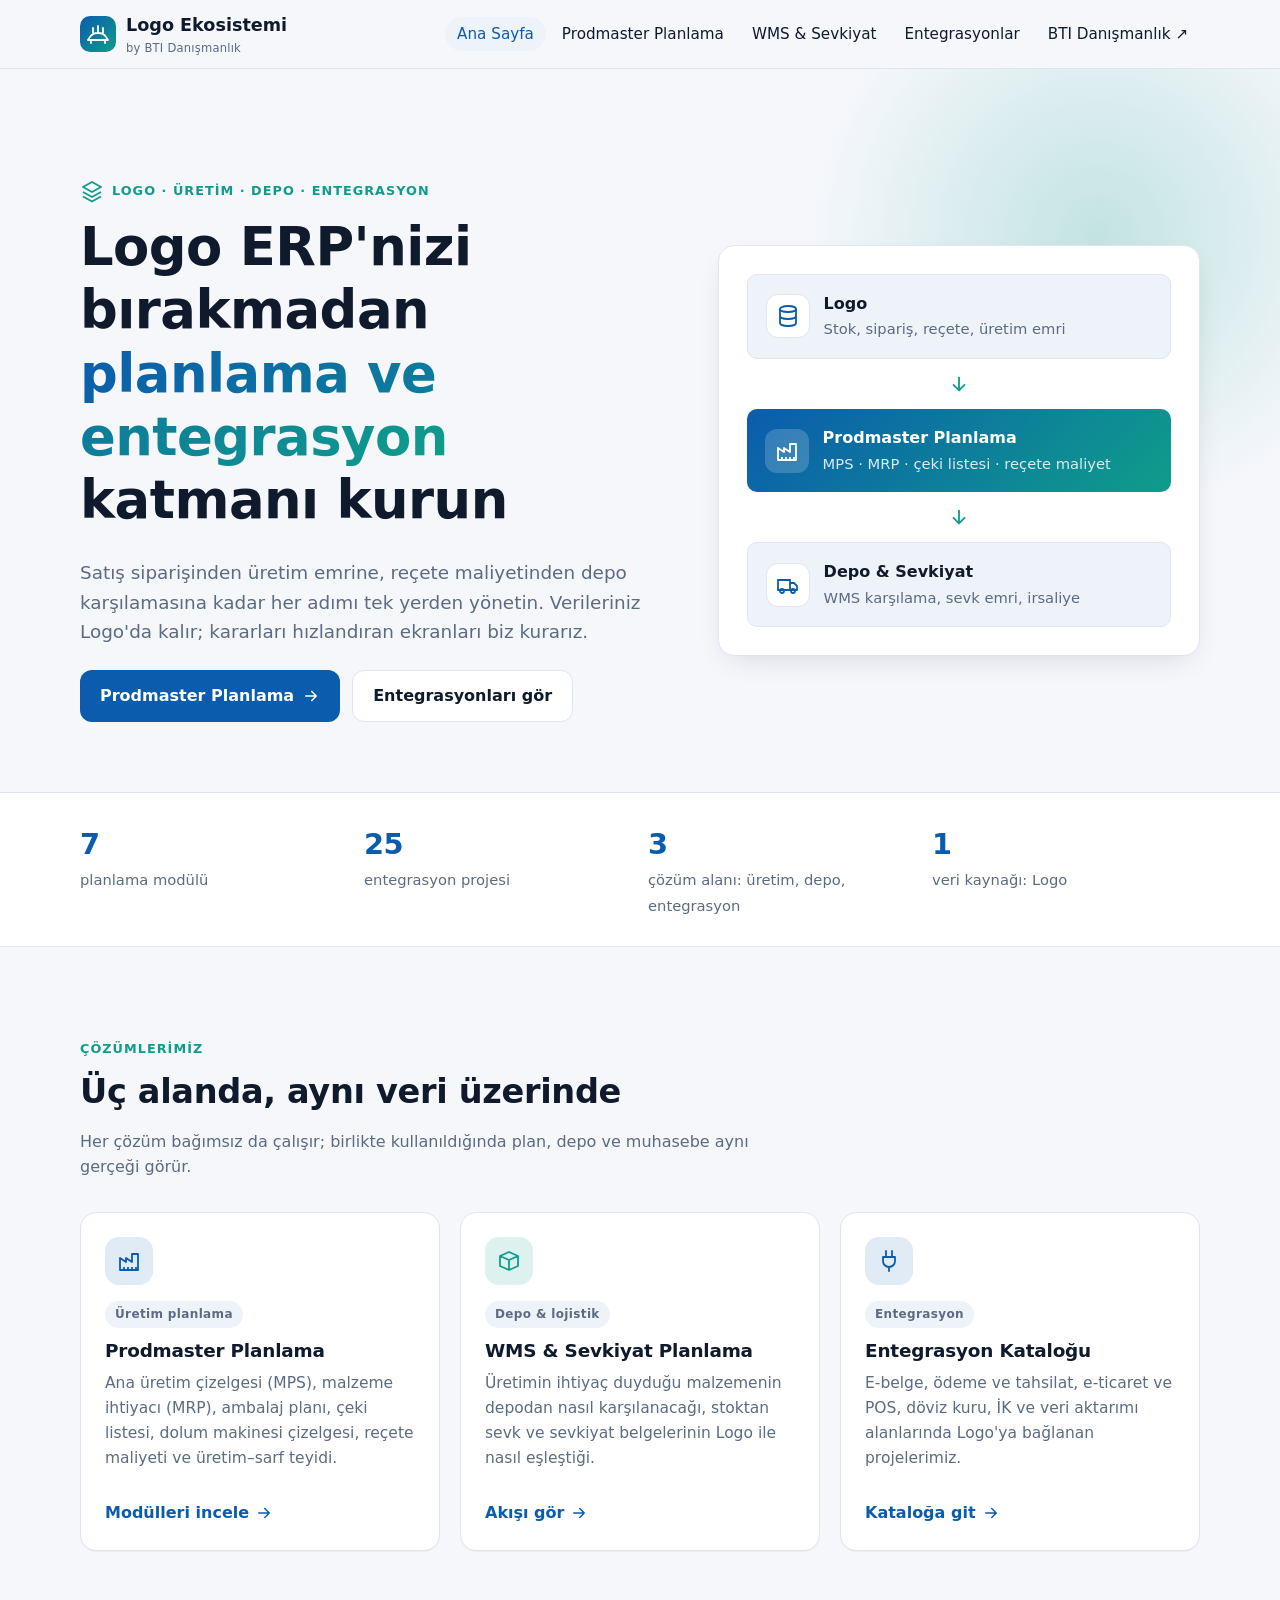
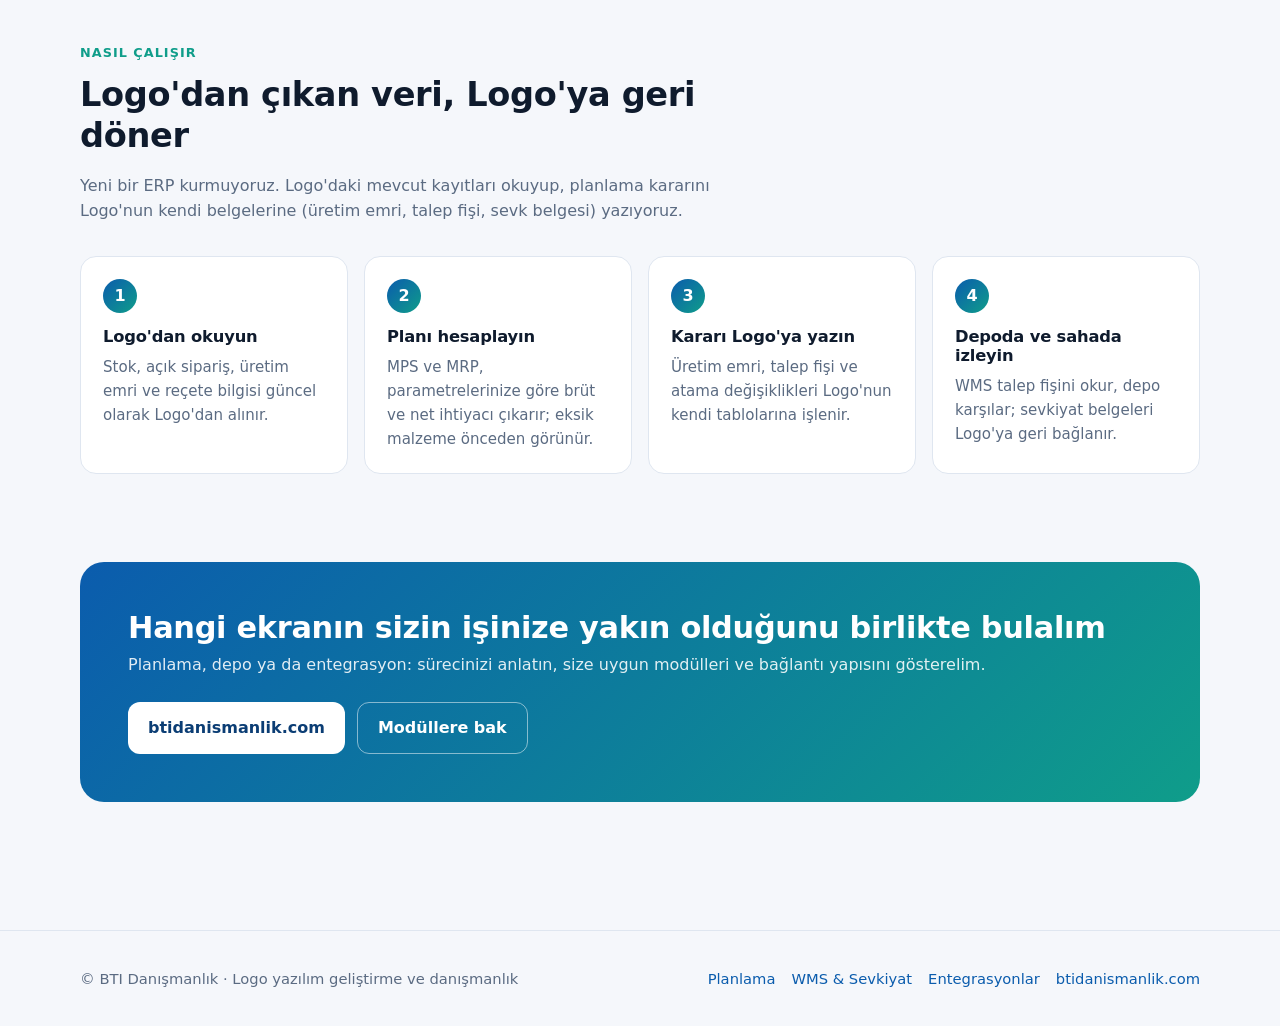
==== commit 68602390: "feat(site): marka adı Logo Ekosistemi olarak güncellendi Co-Authored-By: Claude Haiku 5.5 <noreply@a" ====
--- a/index.html
+++ b/index.html
@@ -3,7 +3,7 @@
 <head>
   <meta charset="utf-8">
   <meta name="viewport" content="width=device-width, initial-scale=1">
-  <title>Logo Köprüsü — Planlama ve Entegrasyon | BTI Danışmanlık</title>
+  <title>Logo Ekosistemi — Planlama ve Entegrasyon | BTI Danışmanlık</title>
   <meta name="description" content="Logo ERP üzerine kurulan üretim planlama (MPS, MRP, çeki listesi, reçete maliyet), WMS ve sevkiyat çözümleri ile entegrasyon projeleri.">
   <meta name="theme-color" content="#0b5cad">
   <link rel="icon" href="assets/img/favicon.svg" type="image/svg+xml">
@@ -44,9 +44,9 @@
 
   <header class="site-header">
     <div class="wrap nav">
-      <a class="brand" href="index.html" aria-label="Logo Köprüsü ana sayfa">
+      <a class="brand" href="index.html" aria-label="Logo Ekosistemi ana sayfa">
         <span class="brand-mark"><svg class="icon" aria-hidden="true"><use href="#i-bridge"/></svg></span>
-        <span>Logo Köprüsü<small>by BTI Danışmanlık</small></span>
+        <span>Logo Ekosistemi<small>by BTI Danışmanlık</small></span>
       </a>
       <button class="menu-toggle" type="button" aria-expanded="false" aria-controls="site-menu">Menü</button>
       <ul class="menu" id="site-menu">
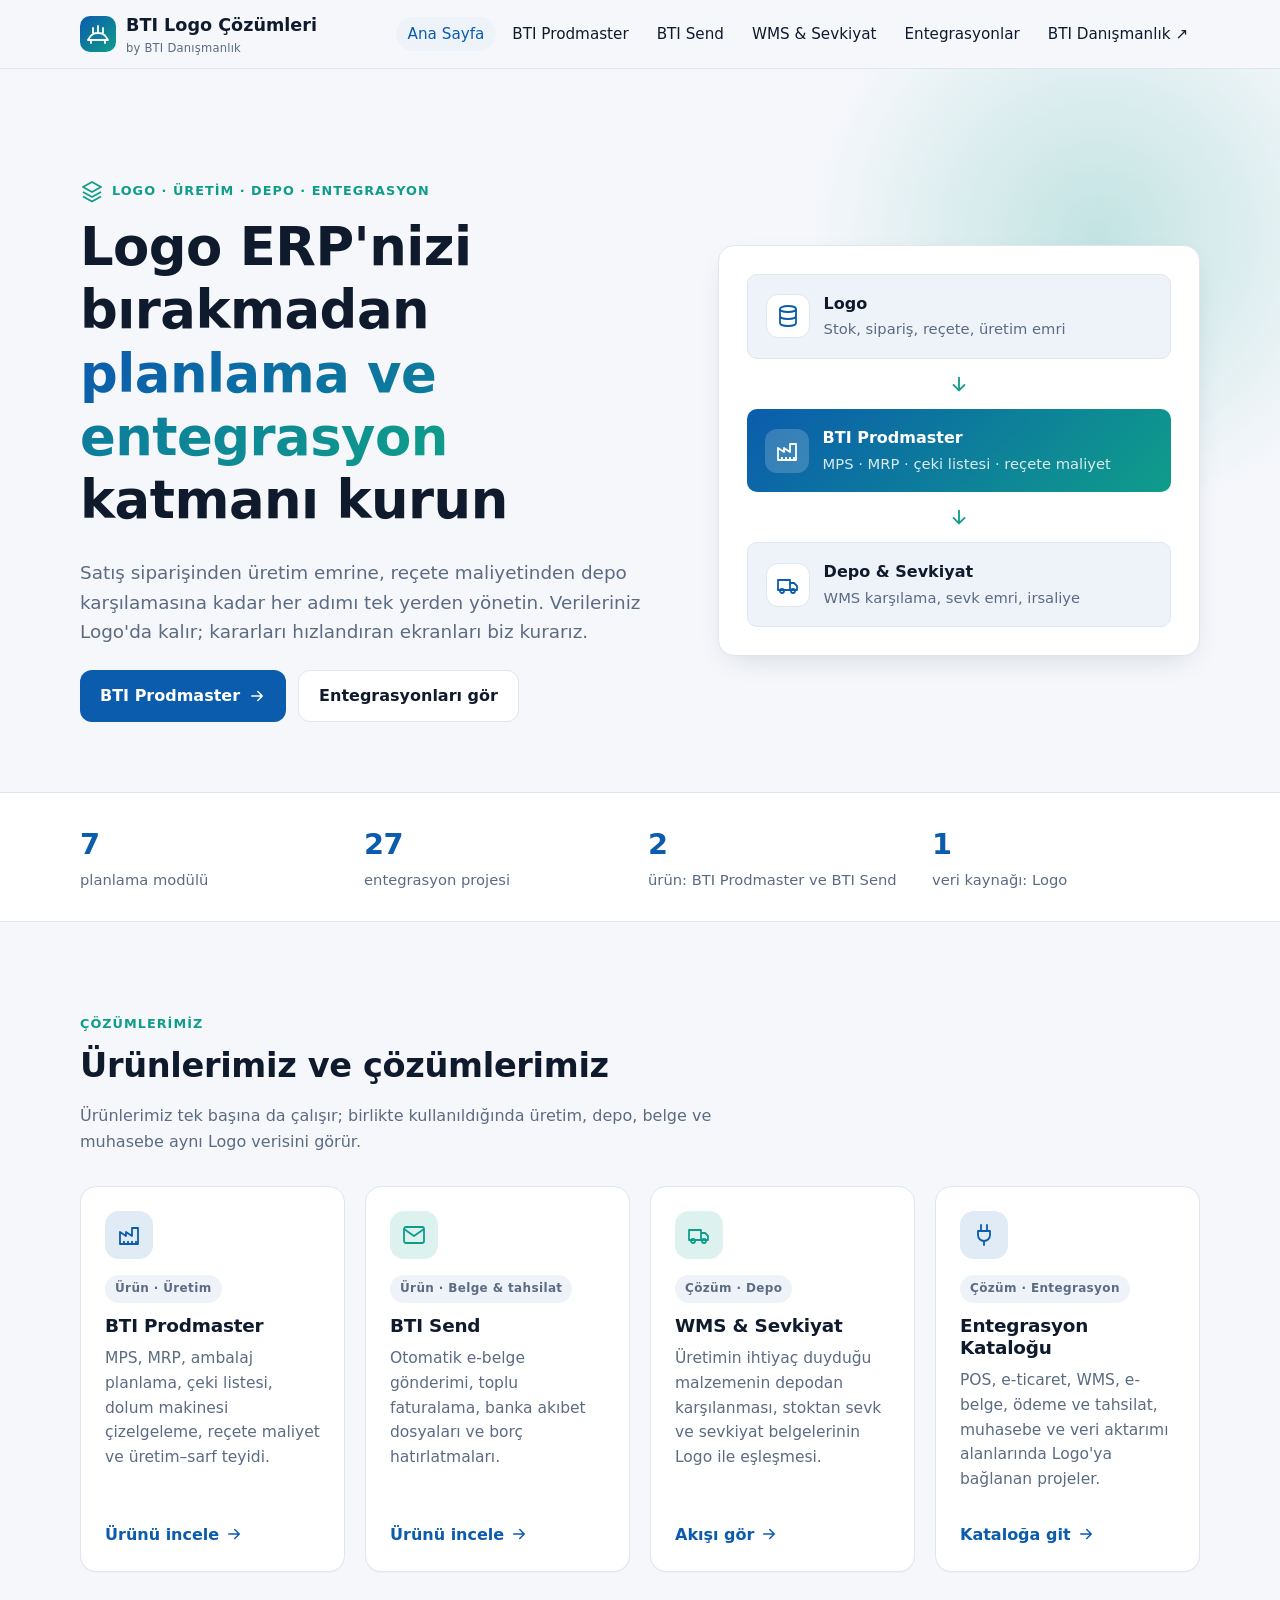
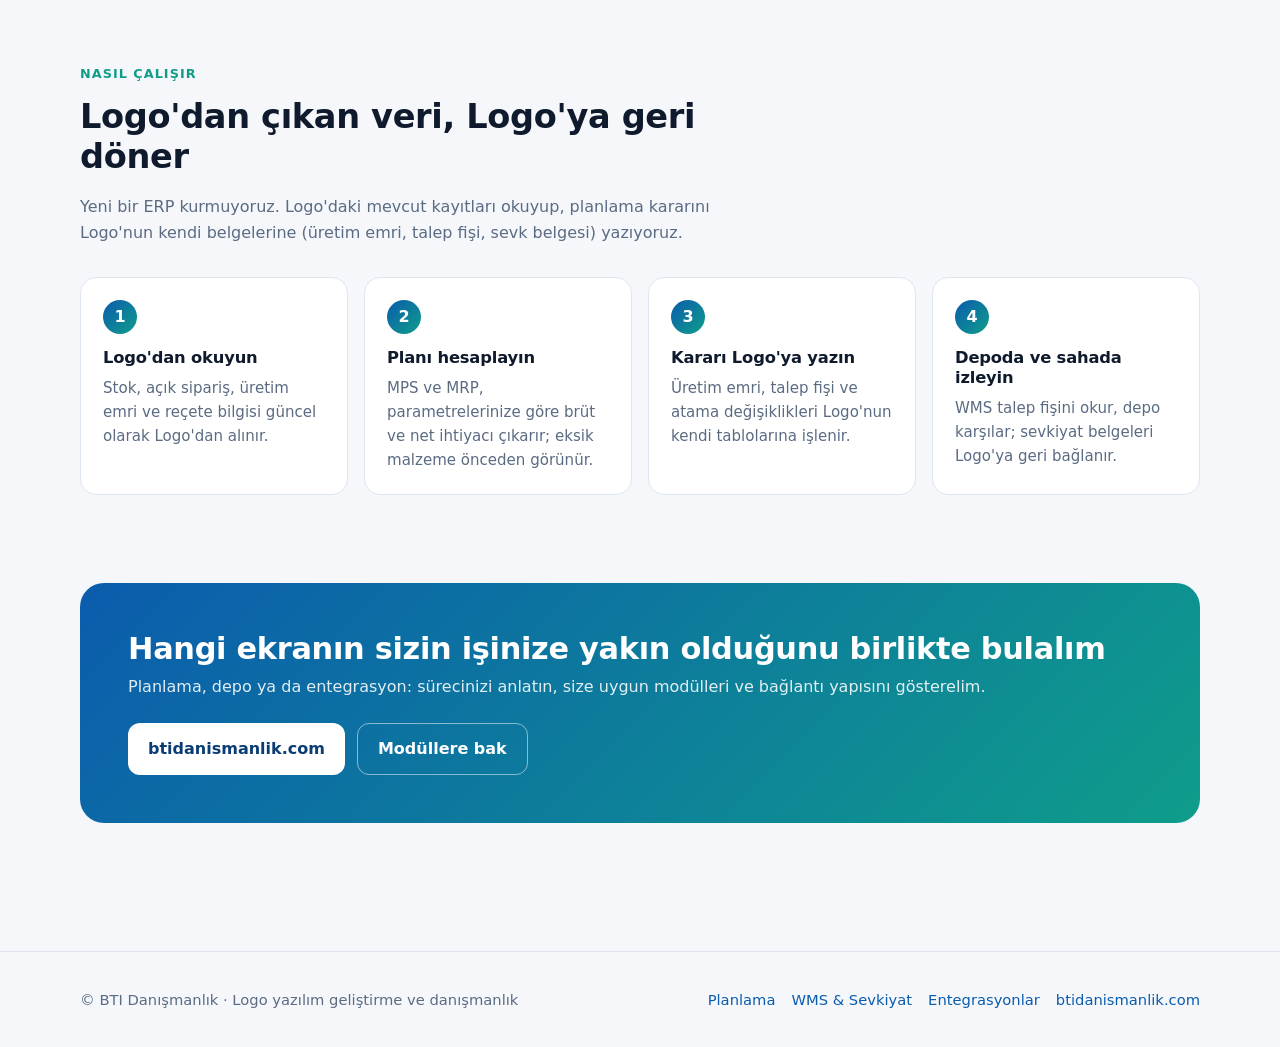
==== commit 832af0fb: "feat(site): BTI Prodmaster ve BTI Send ürünleri, RobotPOS ve banka entegrasyonları Co-Authored-By: C" ====
--- a/index.html
+++ b/index.html
@@ -3,7 +3,7 @@
 <head>
   <meta charset="utf-8">
   <meta name="viewport" content="width=device-width, initial-scale=1">
-  <title>Logo Ekosistemi — Planlama ve Entegrasyon | BTI Danışmanlık</title>
+  <title>BTI Logo Çözümleri — Planlama ve Entegrasyon | BTI Danışmanlık</title>
   <meta name="description" content="Logo ERP üzerine kurulan üretim planlama (MPS, MRP, çeki listesi, reçete maliyet), WMS ve sevkiyat çözümleri ile entegrasyon projeleri.">
   <meta name="theme-color" content="#0b5cad">
   <link rel="icon" href="assets/img/favicon.svg" type="image/svg+xml">
@@ -44,14 +44,15 @@
 
   <header class="site-header">
     <div class="wrap nav">
-      <a class="brand" href="index.html" aria-label="Logo Ekosistemi ana sayfa">
+      <a class="brand" href="index.html" aria-label="BTI Logo Çözümleri ana sayfa">
         <span class="brand-mark"><svg class="icon" aria-hidden="true"><use href="#i-bridge"/></svg></span>
-        <span>Logo Ekosistemi<small>by BTI Danışmanlık</small></span>
+        <span>BTI Logo Çözümleri<small>by BTI Danışmanlık</small></span>
       </a>
       <button class="menu-toggle" type="button" aria-expanded="false" aria-controls="site-menu">Menü</button>
       <ul class="menu" id="site-menu">
         <li><a href="index.html" aria-current="page">Ana Sayfa</a></li>
-        <li><a href="planlama.html">Prodmaster Planlama</a></li>
+        <li><a href="prodmaster.html">BTI Prodmaster</a></li>
+        <li><a href="btisend.html">BTI Send</a></li>
         <li><a href="wms-sevkiyat.html">WMS &amp; Sevkiyat</a></li>
         <li><a href="entegrasyonlar.html">Entegrasyonlar</a></li>
         <li><a href="https://www.btidanismanlik.com/" rel="noopener">BTI Danışmanlık ↗</a></li>
@@ -68,7 +69,7 @@
           <h1>Logo ERP'nizi bırakmadan <span style="background:var(--grad);-webkit-background-clip:text;background-clip:text;color:transparent">planlama ve entegrasyon</span> katmanı kurun</h1>
           <p class="lead">Satış siparişinden üretim emrine, reçete maliyetinden depo karşılamasına kadar her adımı tek yerden yönetin. Verileriniz Logo'da kalır; kararları hızlandıran ekranları biz kurarız.</p>
           <div class="btn-row">
-            <a class="btn" href="planlama.html">Prodmaster Planlama <svg class="icon" aria-hidden="true"><use href="#i-arrow"/></svg></a>
+            <a class="btn" href="prodmaster.html">BTI Prodmaster <svg class="icon" aria-hidden="true"><use href="#i-arrow"/></svg></a>
             <a class="btn btn-ghost" href="entegrasyonlar.html">Entegrasyonları gör</a>
           </div>
         </div>
@@ -82,7 +83,7 @@
           <div class="bridge-arrow" aria-hidden="true"><svg class="icon"><use href="#i-arrow"/></svg></div>
           <div class="bridge-node is-core">
             <span class="icon-wrap"><svg class="icon" aria-hidden="true"><use href="#i-factory"/></svg></span>
-            <div><strong>Prodmaster Planlama</strong><span>MPS · MRP · çeki listesi · reçete maliyet</span></div>
+            <div><strong>BTI Prodmaster</strong><span>MPS · MRP · çeki listesi · reçete maliyet</span></div>
           </div>
           <div class="bridge-arrow" aria-hidden="true"><svg class="icon"><use href="#i-arrow"/></svg></div>
           <div class="bridge-node">
@@ -97,8 +98,8 @@
     <div class="stats" aria-label="Özet">
       <div class="wrap">
         <div class="stat"><strong>7</strong><span>planlama modülü</span></div>
-        <div class="stat"><strong data-integration-count>25</strong><span>entegrasyon projesi</span></div>
-        <div class="stat"><strong>3</strong><span>çözüm alanı: üretim, depo, entegrasyon</span></div>
+        <div class="stat"><strong data-integration-count>27</strong><span>entegrasyon projesi</span></div>
+        <div class="stat"><strong>2</strong><span>ürün: BTI Prodmaster ve BTI Send</span></div>
         <div class="stat"><strong>1</strong><span>veri kaynağı: Logo</span></div>
       </div>
     </div>
@@ -108,29 +109,36 @@
       <div class="wrap">
         <div class="section-head">
           <p class="eyebrow">Çözümlerimiz</p>
-          <h2>Üç alanda, aynı veri üzerinde</h2>
-          <p class="muted">Her çözüm bağımsız da çalışır; birlikte kullanıldığında plan, depo ve muhasebe aynı gerçeği görür.</p>
-        </div>
-        <div class="grid grid-3">
-          <a class="card" href="planlama.html">
+          <h2>Ürünlerimiz ve çözümlerimiz</h2>
+          <p class="muted">Ürünlerimiz tek başına da çalışır; birlikte kullanıldığında üretim, depo, belge ve muhasebe aynı Logo verisini görür.</p>
+        </div>
+        <div class="grid grid-4">
+          <a class="card" href="prodmaster.html">
             <span class="card-icon"><svg class="icon" aria-hidden="true"><use href="#i-factory"/></svg></span>
-            <span class="tag">Üretim planlama</span>
-            <h3>Prodmaster Planlama</h3>
-            <p>Ana üretim çizelgesi (MPS), malzeme ihtiyacı (MRP), ambalaj planı, çeki listesi, dolum makinesi çizelgesi, reçete maliyeti ve üretim–sarf teyidi.</p>
-            <span class="more">Modülleri incele <svg class="icon" aria-hidden="true"><use href="#i-arrow"/></svg></span>
+            <span class="tag">Ürün · Üretim</span>
+            <h3>BTI Prodmaster</h3>
+            <p>MPS, MRP, ambalaj planlama, çeki listesi, dolum makinesi çizelgeleme, reçete maliyet ve üretim–sarf teyidi.</p>
+            <span class="more">Ürünü incele <svg class="icon" aria-hidden="true"><use href="#i-arrow"/></svg></span>
+          </a>
+          <a class="card" href="btisend.html">
+            <span class="card-icon teal"><svg class="icon" aria-hidden="true"><use href="#i-mail"/></svg></span>
+            <span class="tag">Ürün · Belge &amp; tahsilat</span>
+            <h3>BTI Send</h3>
+            <p>Otomatik e-belge gönderimi, toplu faturalama, banka akıbet dosyaları ve borç hatırlatmaları.</p>
+            <span class="more">Ürünü incele <svg class="icon" aria-hidden="true"><use href="#i-arrow"/></svg></span>
           </a>
           <a class="card" href="wms-sevkiyat.html">
-            <span class="card-icon teal"><svg class="icon" aria-hidden="true"><use href="#i-box"/></svg></span>
-            <span class="tag">Depo &amp; lojistik</span>
-            <h3>WMS &amp; Sevkiyat Planlama</h3>
-            <p>Üretimin ihtiyaç duyduğu malzemenin depodan nasıl karşılanacağı, stoktan sevk ve sevkiyat belgelerinin Logo ile nasıl eşleştiği.</p>
+            <span class="card-icon teal"><svg class="icon" aria-hidden="true"><use href="#i-truck"/></svg></span>
+            <span class="tag">Çözüm · Depo</span>
+            <h3>WMS &amp; Sevkiyat</h3>
+            <p>Üretimin ihtiyaç duyduğu malzemenin depodan karşılanması, stoktan sevk ve sevkiyat belgelerinin Logo ile eşleşmesi.</p>
             <span class="more">Akışı gör <svg class="icon" aria-hidden="true"><use href="#i-arrow"/></svg></span>
           </a>
           <a class="card" href="entegrasyonlar.html">
             <span class="card-icon"><svg class="icon" aria-hidden="true"><use href="#i-plug"/></svg></span>
-            <span class="tag">Entegrasyon</span>
+            <span class="tag">Çözüm · Entegrasyon</span>
             <h3>Entegrasyon Kataloğu</h3>
-            <p>E-belge, ödeme ve tahsilat, e-ticaret ve POS, döviz kuru, İK ve veri aktarımı alanlarında Logo'ya bağlanan projelerimiz.</p>
+            <p>POS, e-ticaret, WMS, e-belge, ödeme ve tahsilat, muhasebe ve veri aktarımı alanlarında Logo'ya bağlanan projeler.</p>
             <span class="more">Kataloğa git <svg class="icon" aria-hidden="true"><use href="#i-arrow"/></svg></span>
           </a>
         </div>
@@ -176,7 +184,7 @@
           </div>
           <div class="btn-row" style="margin:0">
             <a class="btn" href="https://www.btidanismanlik.com/" rel="noopener">btidanismanlik.com</a>
-            <a class="btn btn-ghost" href="planlama.html">Modüllere bak</a>
+            <a class="btn btn-ghost" href="prodmaster.html">Modüllere bak</a>
           </div>
         </div>
       </div>
@@ -187,7 +195,7 @@
     <div class="wrap">
       <span>© BTI Danışmanlık · Logo yazılım geliştirme ve danışmanlık</span>
       <nav aria-label="Alt bağlantılar">
-        <a href="planlama.html">Planlama</a>
+        <a href="prodmaster.html">Planlama</a>
         <a href="wms-sevkiyat.html">WMS &amp; Sevkiyat</a>
         <a href="entegrasyonlar.html">Entegrasyonlar</a>
         <a href="https://www.btidanismanlik.com/" rel="noopener">btidanismanlik.com</a>
--- a/assets/css/style.css
+++ b/assets/css/style.css
@@ -391,3 +391,8 @@
 /* Taşma koruması: grid çocukları dar ekranda genişlemesin */
 .hero-grid > *, .module-grid > *, .grid > * { min-width: 0; }
 .bridge, .hero h1, .hero .lead { overflow-wrap: break-word; }
+
+/* Dört kartlık ürün ızgarası */
+.grid-4 { grid-template-columns: repeat(4, minmax(0, 1fr)); }
+@media (max-width: 1100px) { .grid-4 { grid-template-columns: repeat(2, minmax(0, 1fr)); } }
+@media (max-width: 640px) { .grid-4 { grid-template-columns: minmax(0, 1fr); } }
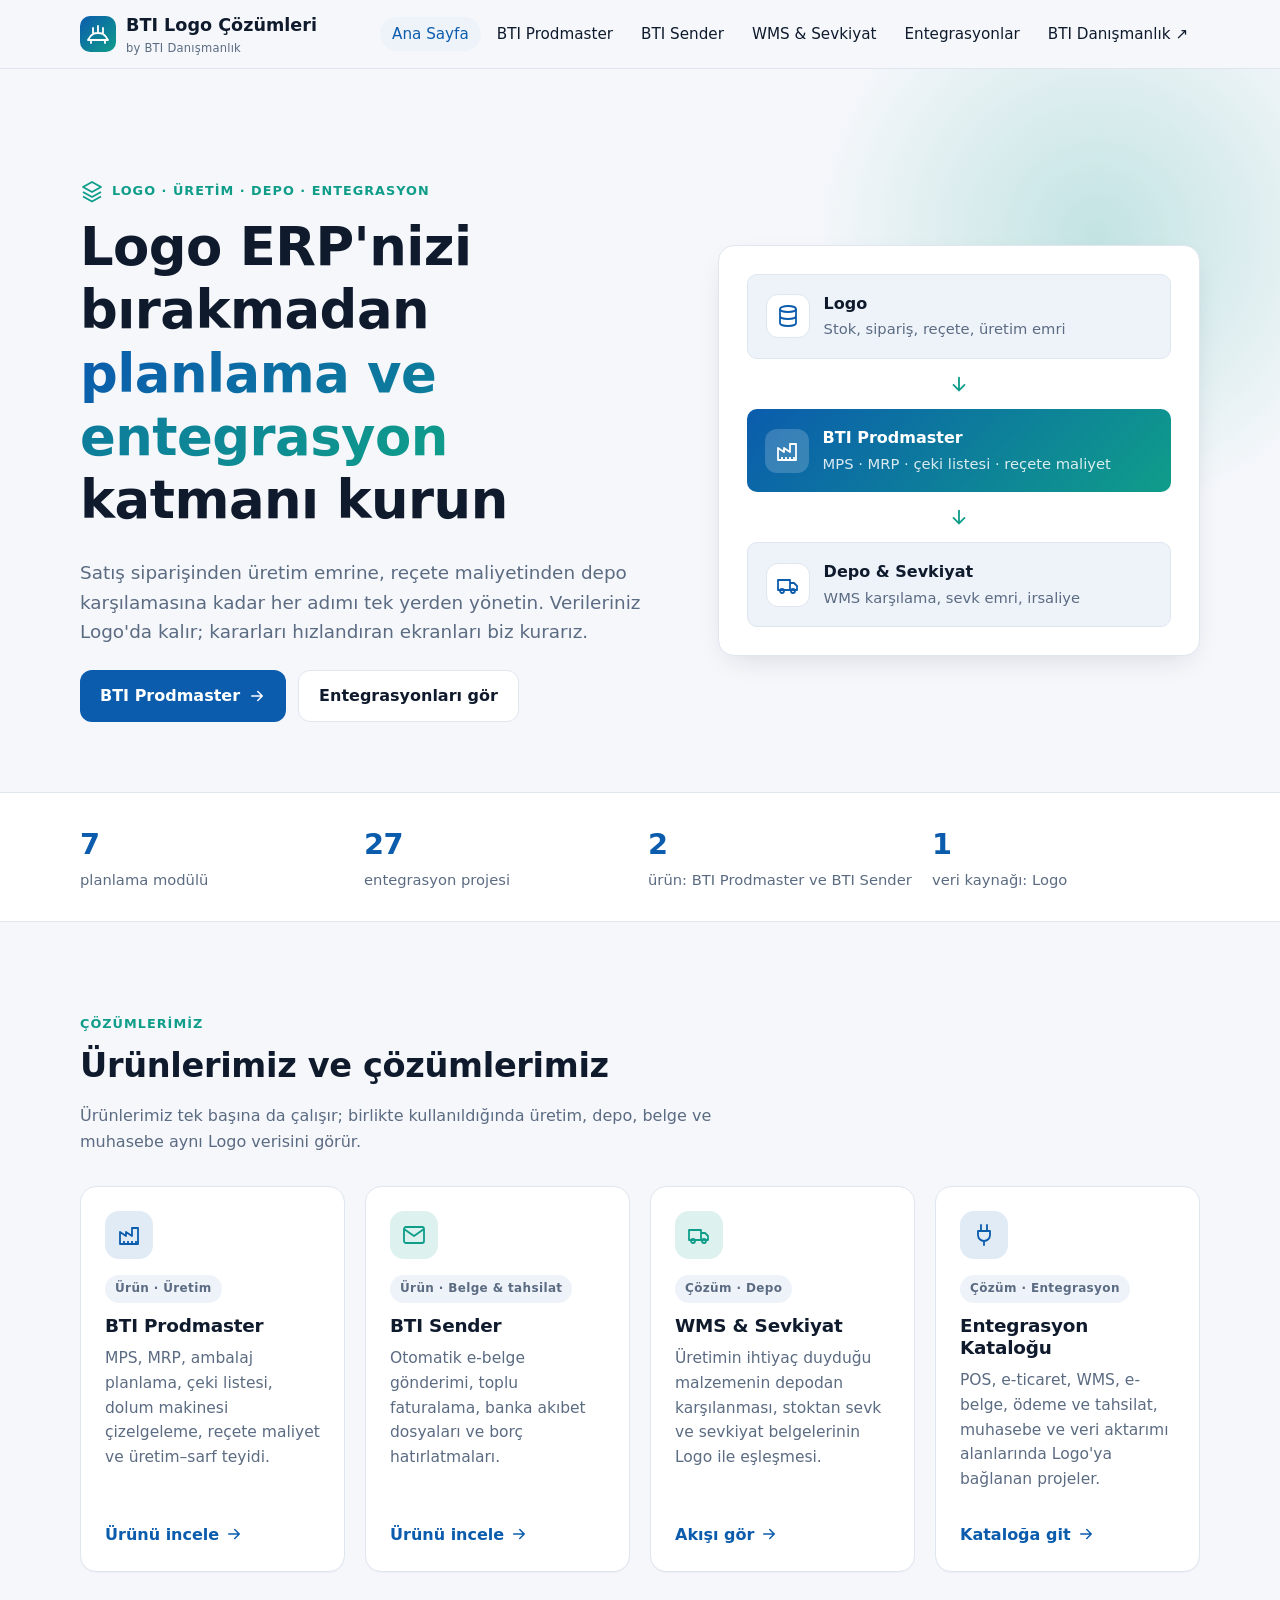
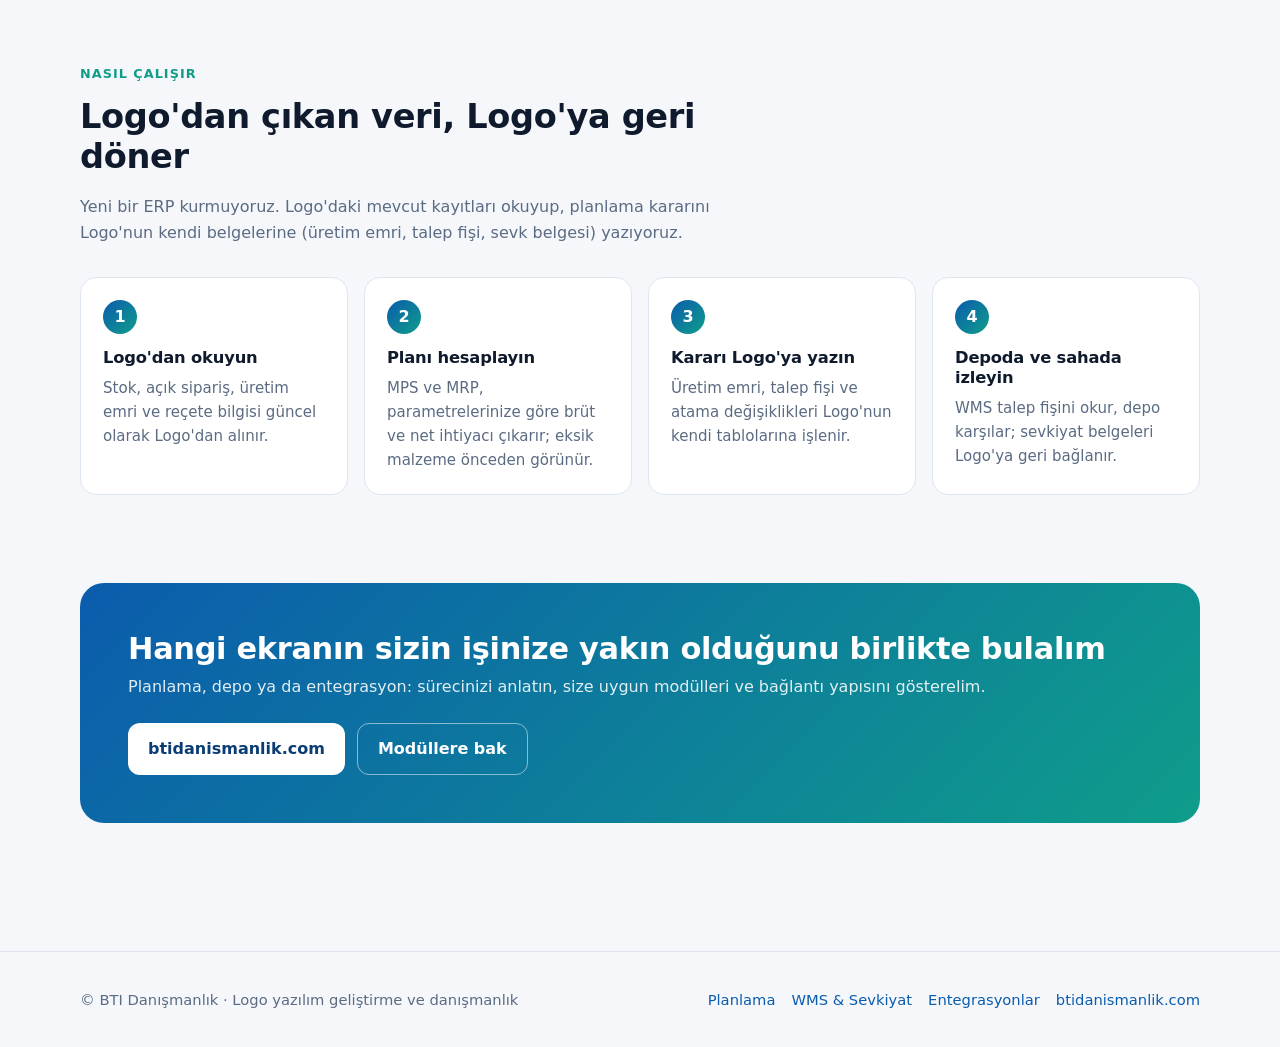
==== commit 9acfa39e: "feat(site): BTI Sender adı ve WMS kartı düzeltmesi" ====
--- a/index.html
+++ b/index.html
@@ -52,7 +52,7 @@
       <ul class="menu" id="site-menu">
         <li><a href="index.html" aria-current="page">Ana Sayfa</a></li>
         <li><a href="prodmaster.html">BTI Prodmaster</a></li>
-        <li><a href="btisend.html">BTI Send</a></li>
+        <li><a href="btisender.html">BTI Sender</a></li>
         <li><a href="wms-sevkiyat.html">WMS &amp; Sevkiyat</a></li>
         <li><a href="entegrasyonlar.html">Entegrasyonlar</a></li>
         <li><a href="https://www.btidanismanlik.com/" rel="noopener">BTI Danışmanlık ↗</a></li>
@@ -99,7 +99,7 @@
       <div class="wrap">
         <div class="stat"><strong>7</strong><span>planlama modülü</span></div>
         <div class="stat"><strong data-integration-count>27</strong><span>entegrasyon projesi</span></div>
-        <div class="stat"><strong>2</strong><span>ürün: BTI Prodmaster ve BTI Send</span></div>
+        <div class="stat"><strong>2</strong><span>ürün: BTI Prodmaster ve BTI Sender</span></div>
         <div class="stat"><strong>1</strong><span>veri kaynağı: Logo</span></div>
       </div>
     </div>
@@ -120,10 +120,10 @@
             <p>MPS, MRP, ambalaj planlama, çeki listesi, dolum makinesi çizelgeleme, reçete maliyet ve üretim–sarf teyidi.</p>
             <span class="more">Ürünü incele <svg class="icon" aria-hidden="true"><use href="#i-arrow"/></svg></span>
           </a>
-          <a class="card" href="btisend.html">
+          <a class="card" href="btisender.html">
             <span class="card-icon teal"><svg class="icon" aria-hidden="true"><use href="#i-mail"/></svg></span>
             <span class="tag">Ürün · Belge &amp; tahsilat</span>
-            <h3>BTI Send</h3>
+            <h3>BTI Sender</h3>
             <p>Otomatik e-belge gönderimi, toplu faturalama, banka akıbet dosyaları ve borç hatırlatmaları.</p>
             <span class="more">Ürünü incele <svg class="icon" aria-hidden="true"><use href="#i-arrow"/></svg></span>
           </a>
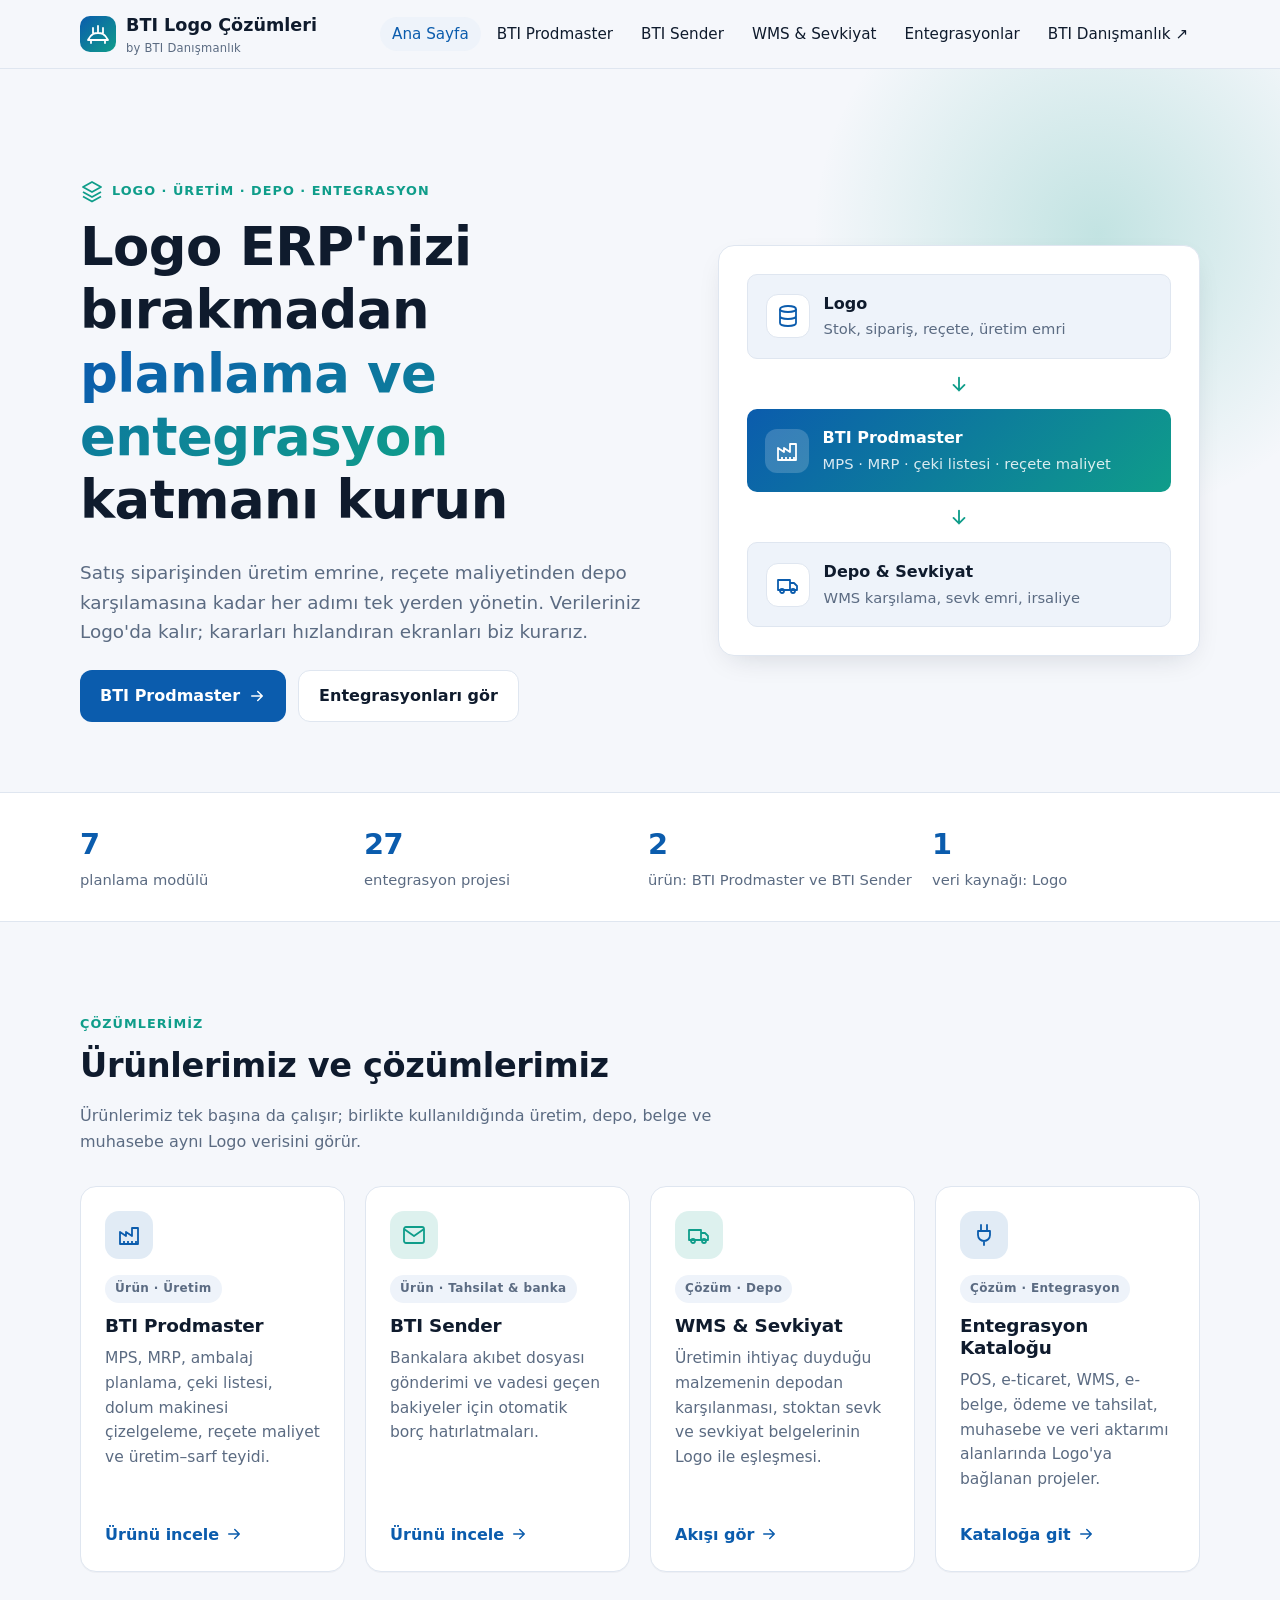
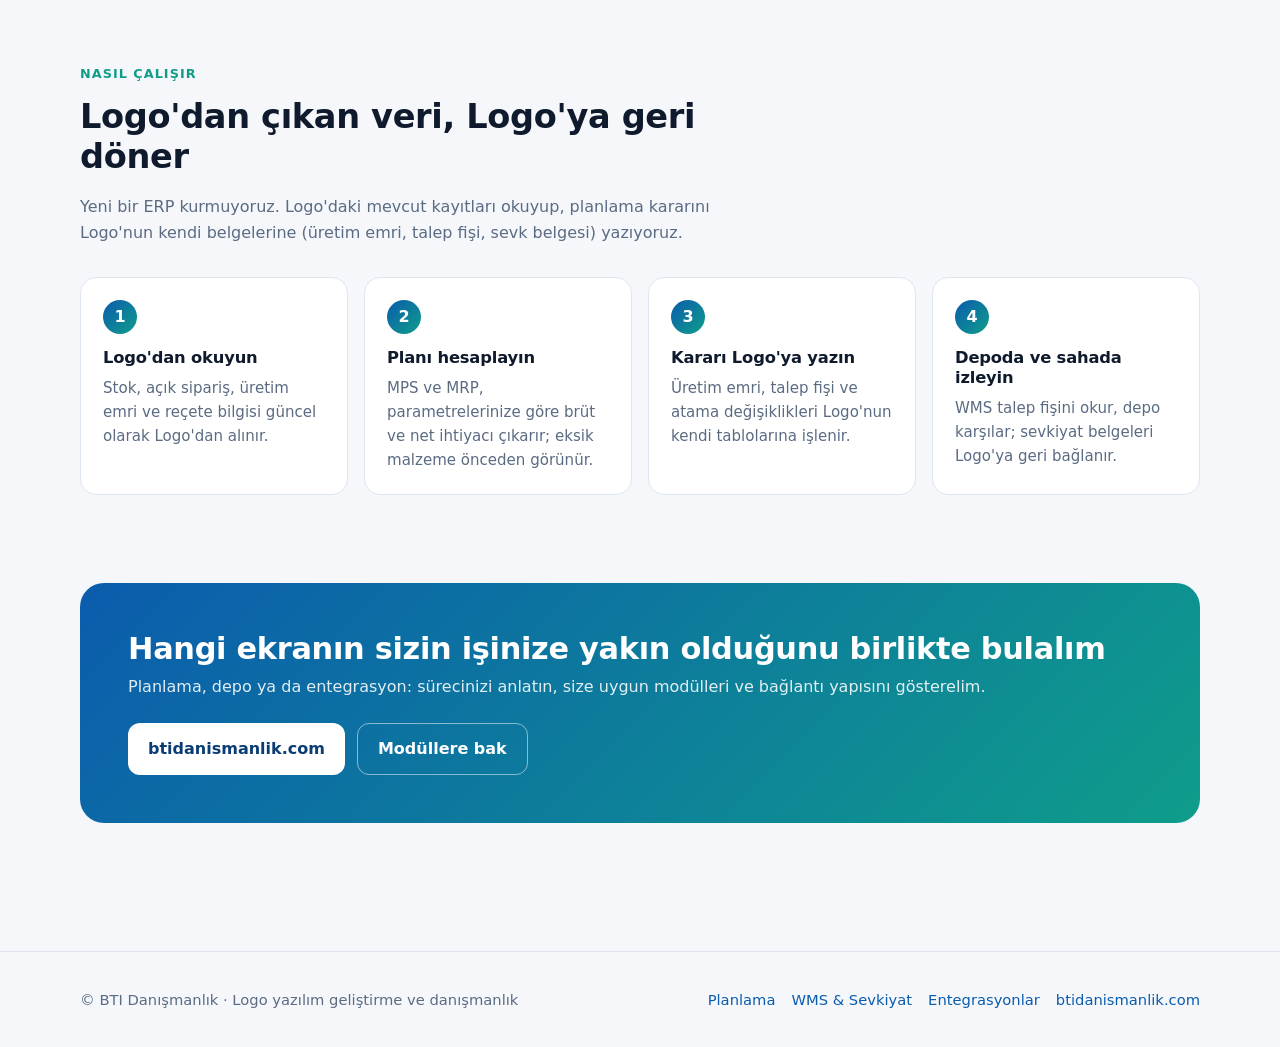
==== commit 2fd33a42: "feat(site): e-belge (e-Logo) ve toplu faturalama ayrı uygulamalar olarak ayrıldı" ====
--- a/index.html
+++ b/index.html
@@ -122,9 +122,9 @@
           </a>
           <a class="card" href="btisender.html">
             <span class="card-icon teal"><svg class="icon" aria-hidden="true"><use href="#i-mail"/></svg></span>
-            <span class="tag">Ürün · Belge &amp; tahsilat</span>
+            <span class="tag">Ürün · Tahsilat &amp; banka</span>
             <h3>BTI Sender</h3>
-            <p>Otomatik e-belge gönderimi, toplu faturalama, banka akıbet dosyaları ve borç hatırlatmaları.</p>
+            <p>Bankalara akıbet dosyası gönderimi ve vadesi geçen bakiyeler için otomatik borç hatırlatmaları.</p>
             <span class="more">Ürünü incele <svg class="icon" aria-hidden="true"><use href="#i-arrow"/></svg></span>
           </a>
           <a class="card" href="wms-sevkiyat.html">
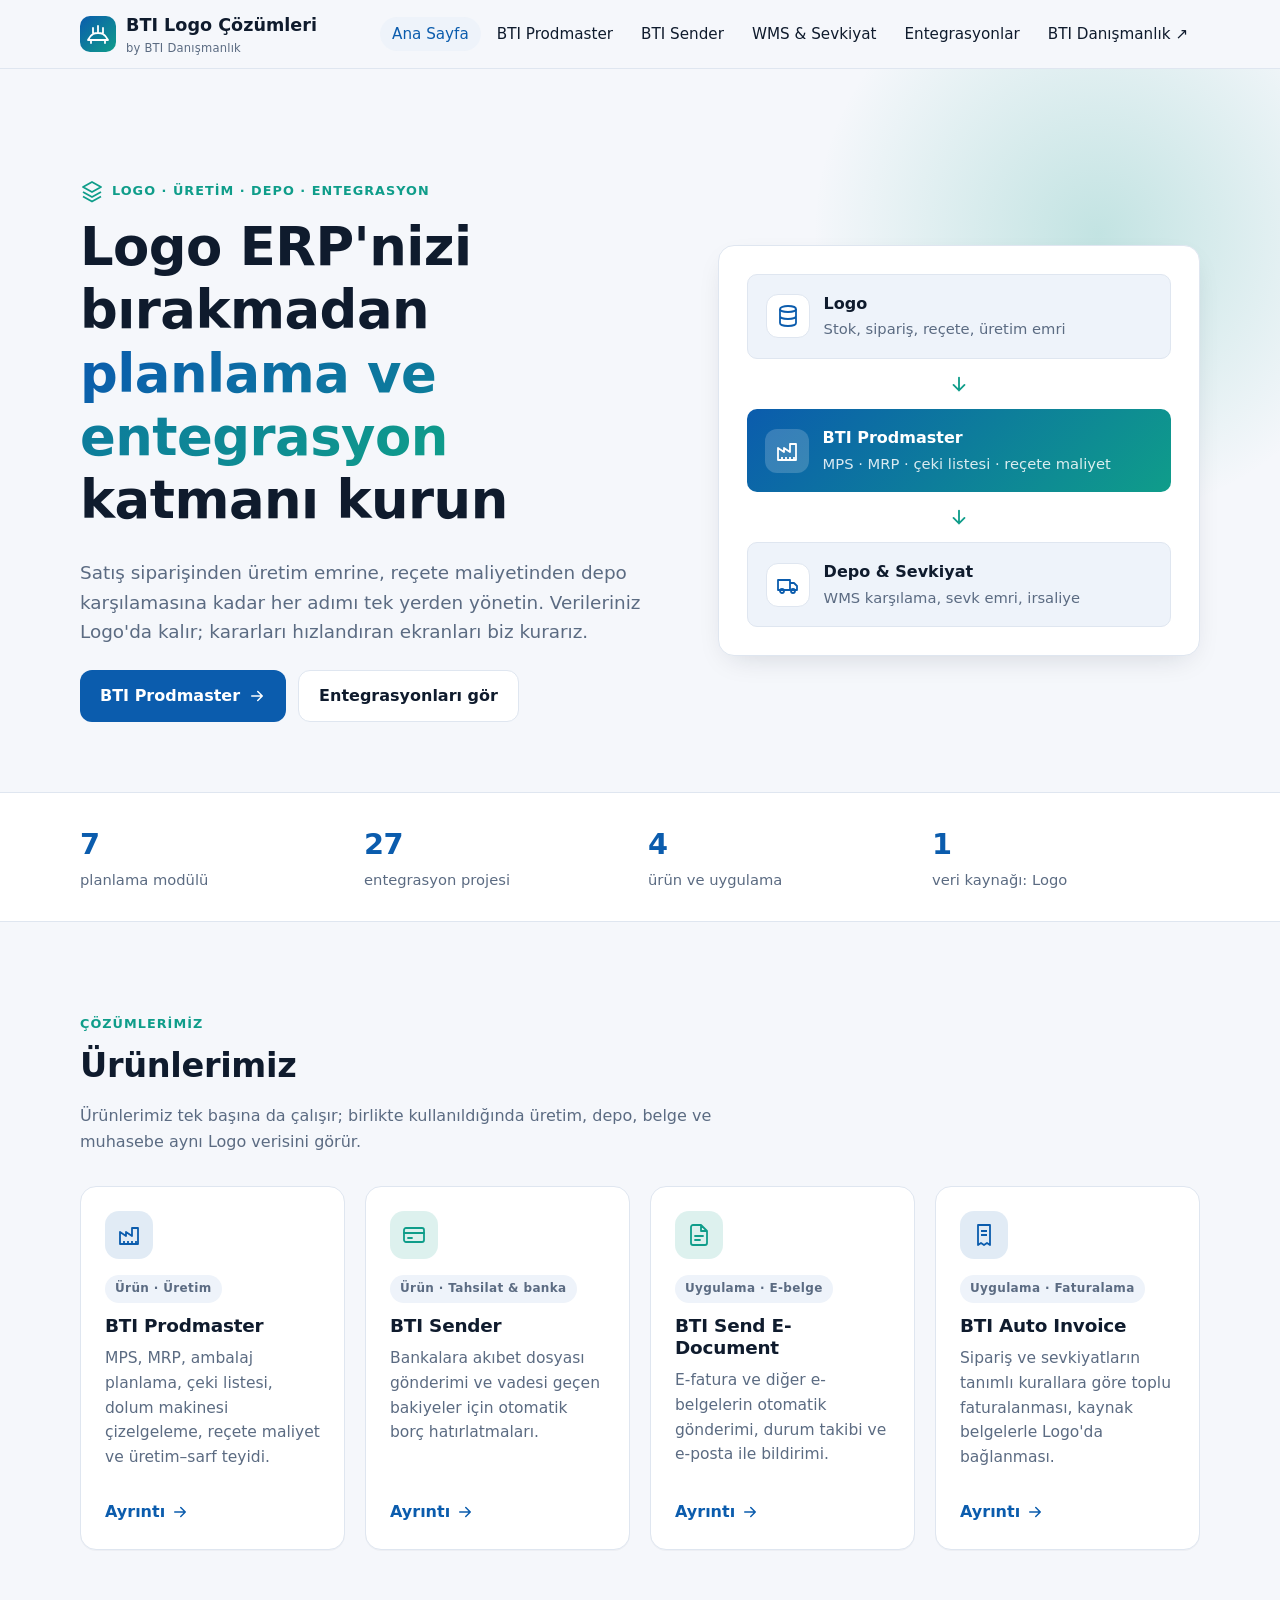
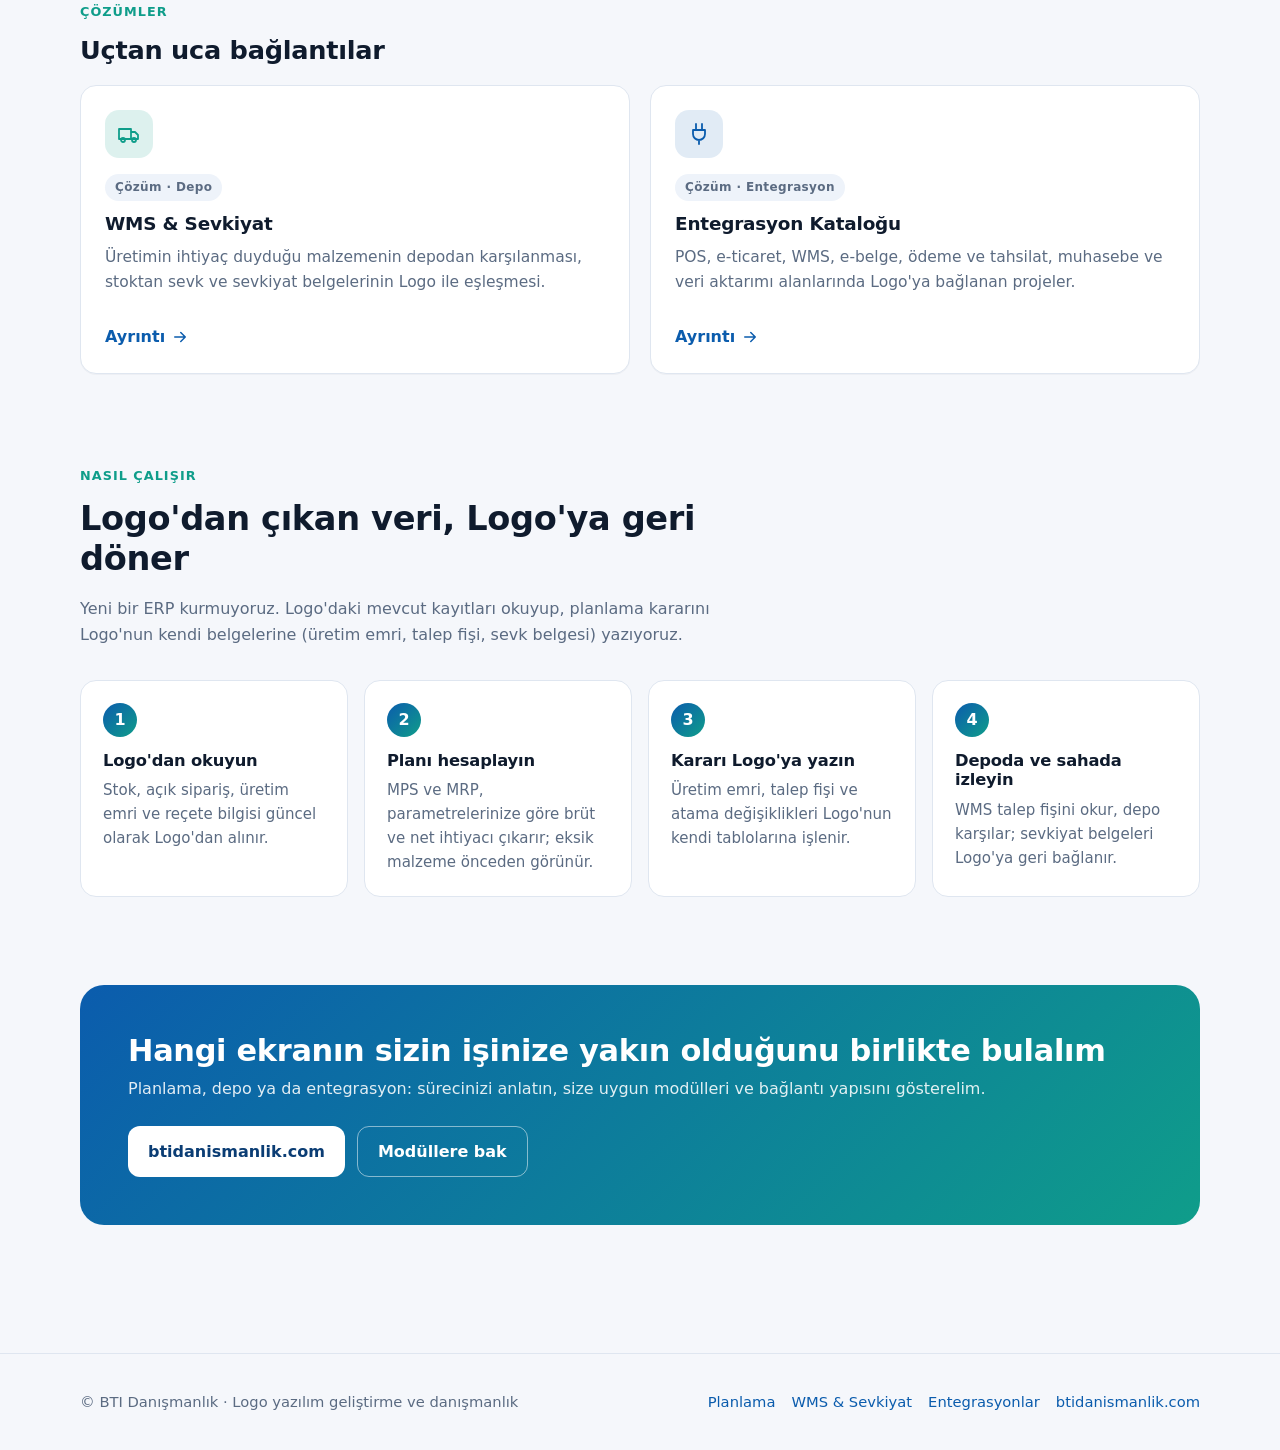
==== commit 80e400bd: "feat(site): BTI Send E-Document ve BTI Auto Invoice ana sayfada bağımsız ürün oldu" ====
--- a/index.html
+++ b/index.html
@@ -99,7 +99,7 @@
       <div class="wrap">
         <div class="stat"><strong>7</strong><span>planlama modülü</span></div>
         <div class="stat"><strong data-integration-count>27</strong><span>entegrasyon projesi</span></div>
-        <div class="stat"><strong>2</strong><span>ürün: BTI Prodmaster ve BTI Sender</span></div>
+        <div class="stat"><strong>4</strong><span>ürün ve uygulama</span></div>
         <div class="stat"><strong>1</strong><span>veri kaynağı: Logo</span></div>
       </div>
     </div>
@@ -109,7 +109,7 @@
       <div class="wrap">
         <div class="section-head">
           <p class="eyebrow">Çözümlerimiz</p>
-          <h2>Ürünlerimiz ve çözümlerimiz</h2>
+          <h2>Ürünlerimiz</h2>
           <p class="muted">Ürünlerimiz tek başına da çalışır; birlikte kullanıldığında üretim, depo, belge ve muhasebe aynı Logo verisini görür.</p>
         </div>
         <div class="grid grid-4">
@@ -118,28 +118,49 @@
             <span class="tag">Ürün · Üretim</span>
             <h3>BTI Prodmaster</h3>
             <p>MPS, MRP, ambalaj planlama, çeki listesi, dolum makinesi çizelgeleme, reçete maliyet ve üretim–sarf teyidi.</p>
-            <span class="more">Ürünü incele <svg class="icon" aria-hidden="true"><use href="#i-arrow"/></svg></span>
+            <span class="more">Ayrıntı <svg class="icon" aria-hidden="true"><use href="#i-arrow"/></svg></span>
           </a>
           <a class="card" href="btisender.html">
-            <span class="card-icon teal"><svg class="icon" aria-hidden="true"><use href="#i-mail"/></svg></span>
+            <span class="card-icon teal"><svg class="icon" aria-hidden="true"><use href="#i-card"/></svg></span>
             <span class="tag">Ürün · Tahsilat &amp; banka</span>
             <h3>BTI Sender</h3>
             <p>Bankalara akıbet dosyası gönderimi ve vadesi geçen bakiyeler için otomatik borç hatırlatmaları.</p>
-            <span class="more">Ürünü incele <svg class="icon" aria-hidden="true"><use href="#i-arrow"/></svg></span>
-          </a>
+            <span class="more">Ayrıntı <svg class="icon" aria-hidden="true"><use href="#i-arrow"/></svg></span>
+          </a>
+          <a class="card" href="entegrasyonlar.html?kategori=E-Belge%20%26%20EDI">
+            <span class="card-icon teal"><svg class="icon" aria-hidden="true"><use href="#i-doc"/></svg></span>
+            <span class="tag">Uygulama · E-belge</span>
+            <h3>BTI Send E-Document</h3>
+            <p>E-fatura ve diğer e-belgelerin otomatik gönderimi, durum takibi ve e-posta ile bildirimi.</p>
+            <span class="more">Ayrıntı <svg class="icon" aria-hidden="true"><use href="#i-arrow"/></svg></span>
+          </a>
+          <a class="card" href="entegrasyonlar.html?kategori=E-Belge%20%26%20EDI">
+            <span class="card-icon"><svg class="icon" aria-hidden="true"><use href="#i-receipt"/></svg></span>
+            <span class="tag">Uygulama · Faturalama</span>
+            <h3>BTI Auto Invoice</h3>
+            <p>Sipariş ve sevkiyatların tanımlı kurallara göre toplu faturalanması, kaynak belgelerle Logo'da bağlanması.</p>
+            <span class="more">Ayrıntı <svg class="icon" aria-hidden="true"><use href="#i-arrow"/></svg></span>
+          </a>
+        </div>
+
+        <div class="section-head" style="margin:48px 0 20px">
+          <p class="eyebrow">Çözümler</p>
+          <h2 style="font-size:clamp(1.3rem,2.6vw,1.6rem)">Uçtan uca bağlantılar</h2>
+        </div>
+        <div class="grid grid-2">
           <a class="card" href="wms-sevkiyat.html">
             <span class="card-icon teal"><svg class="icon" aria-hidden="true"><use href="#i-truck"/></svg></span>
             <span class="tag">Çözüm · Depo</span>
             <h3>WMS &amp; Sevkiyat</h3>
             <p>Üretimin ihtiyaç duyduğu malzemenin depodan karşılanması, stoktan sevk ve sevkiyat belgelerinin Logo ile eşleşmesi.</p>
-            <span class="more">Akışı gör <svg class="icon" aria-hidden="true"><use href="#i-arrow"/></svg></span>
+            <span class="more">Ayrıntı <svg class="icon" aria-hidden="true"><use href="#i-arrow"/></svg></span>
           </a>
           <a class="card" href="entegrasyonlar.html">
             <span class="card-icon"><svg class="icon" aria-hidden="true"><use href="#i-plug"/></svg></span>
             <span class="tag">Çözüm · Entegrasyon</span>
             <h3>Entegrasyon Kataloğu</h3>
             <p>POS, e-ticaret, WMS, e-belge, ödeme ve tahsilat, muhasebe ve veri aktarımı alanlarında Logo'ya bağlanan projeler.</p>
-            <span class="more">Kataloğa git <svg class="icon" aria-hidden="true"><use href="#i-arrow"/></svg></span>
+            <span class="more">Ayrıntı <svg class="icon" aria-hidden="true"><use href="#i-arrow"/></svg></span>
           </a>
         </div>
       </div>
